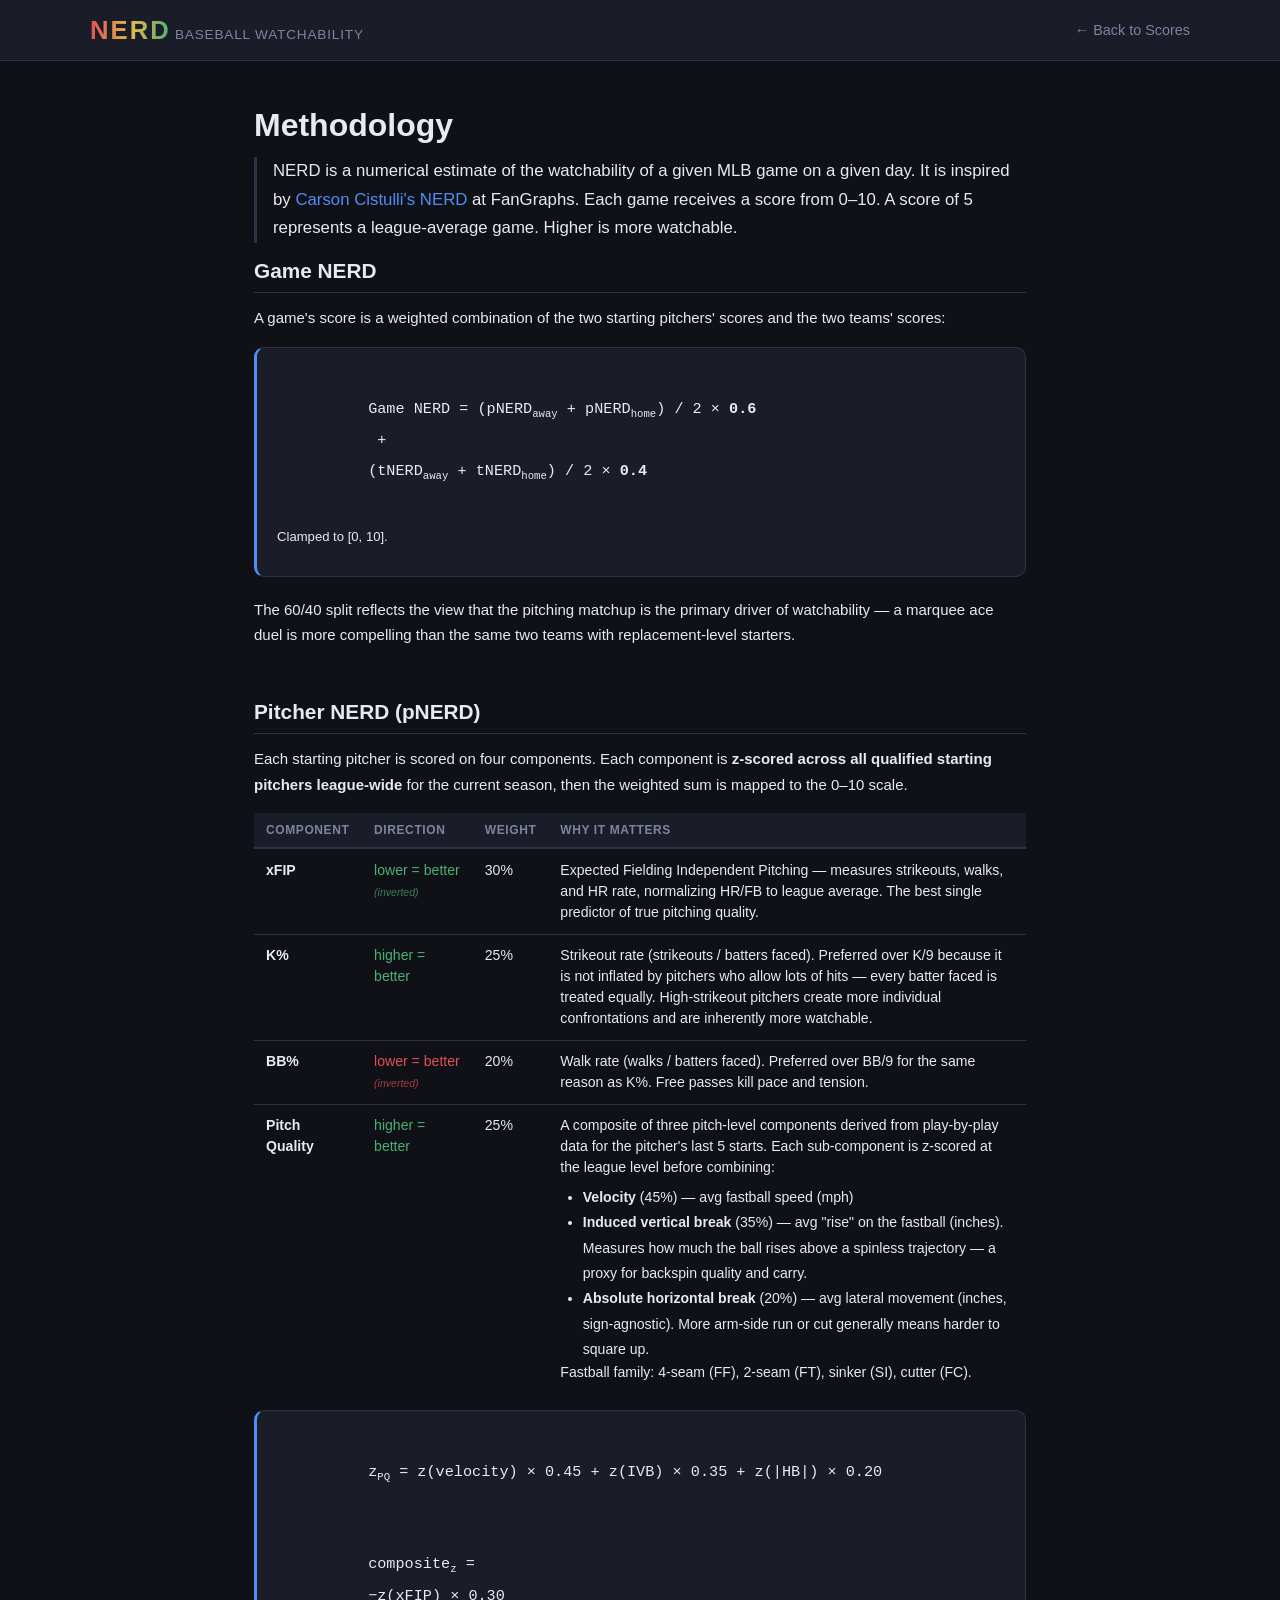
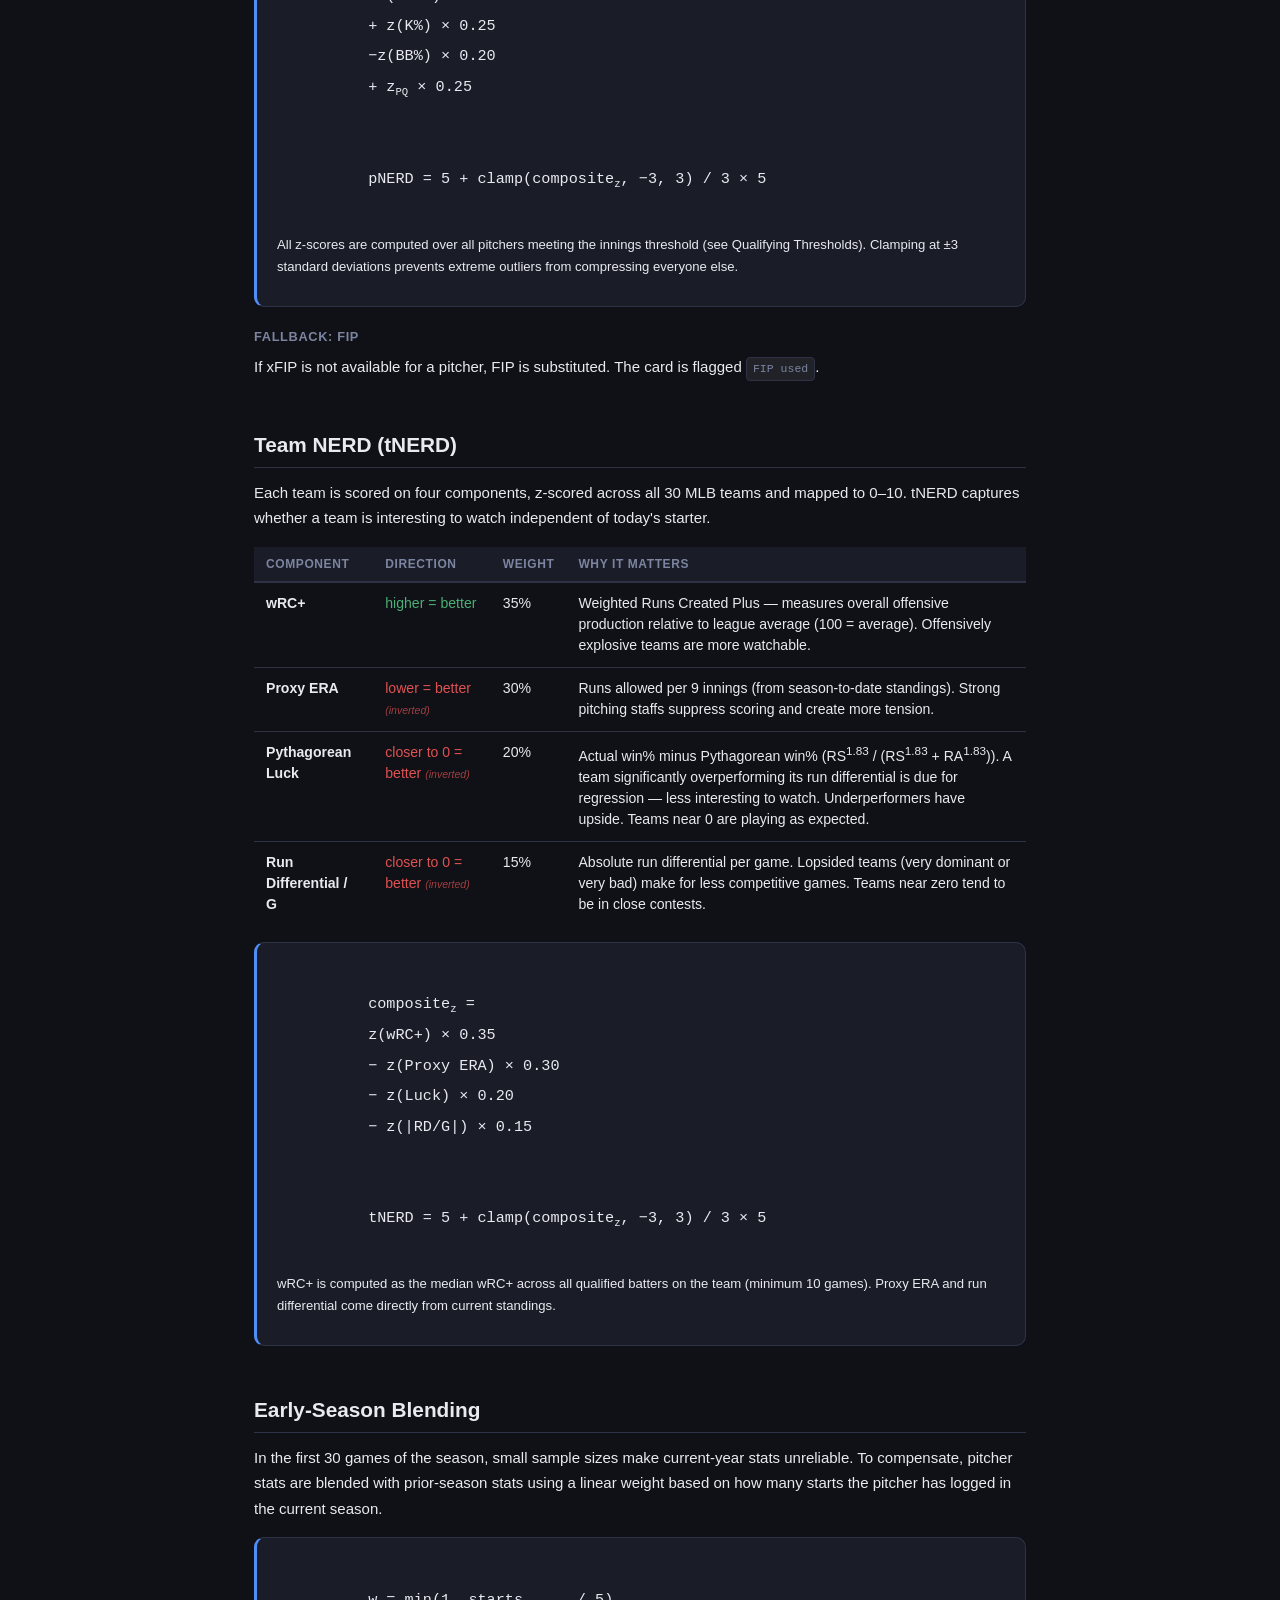
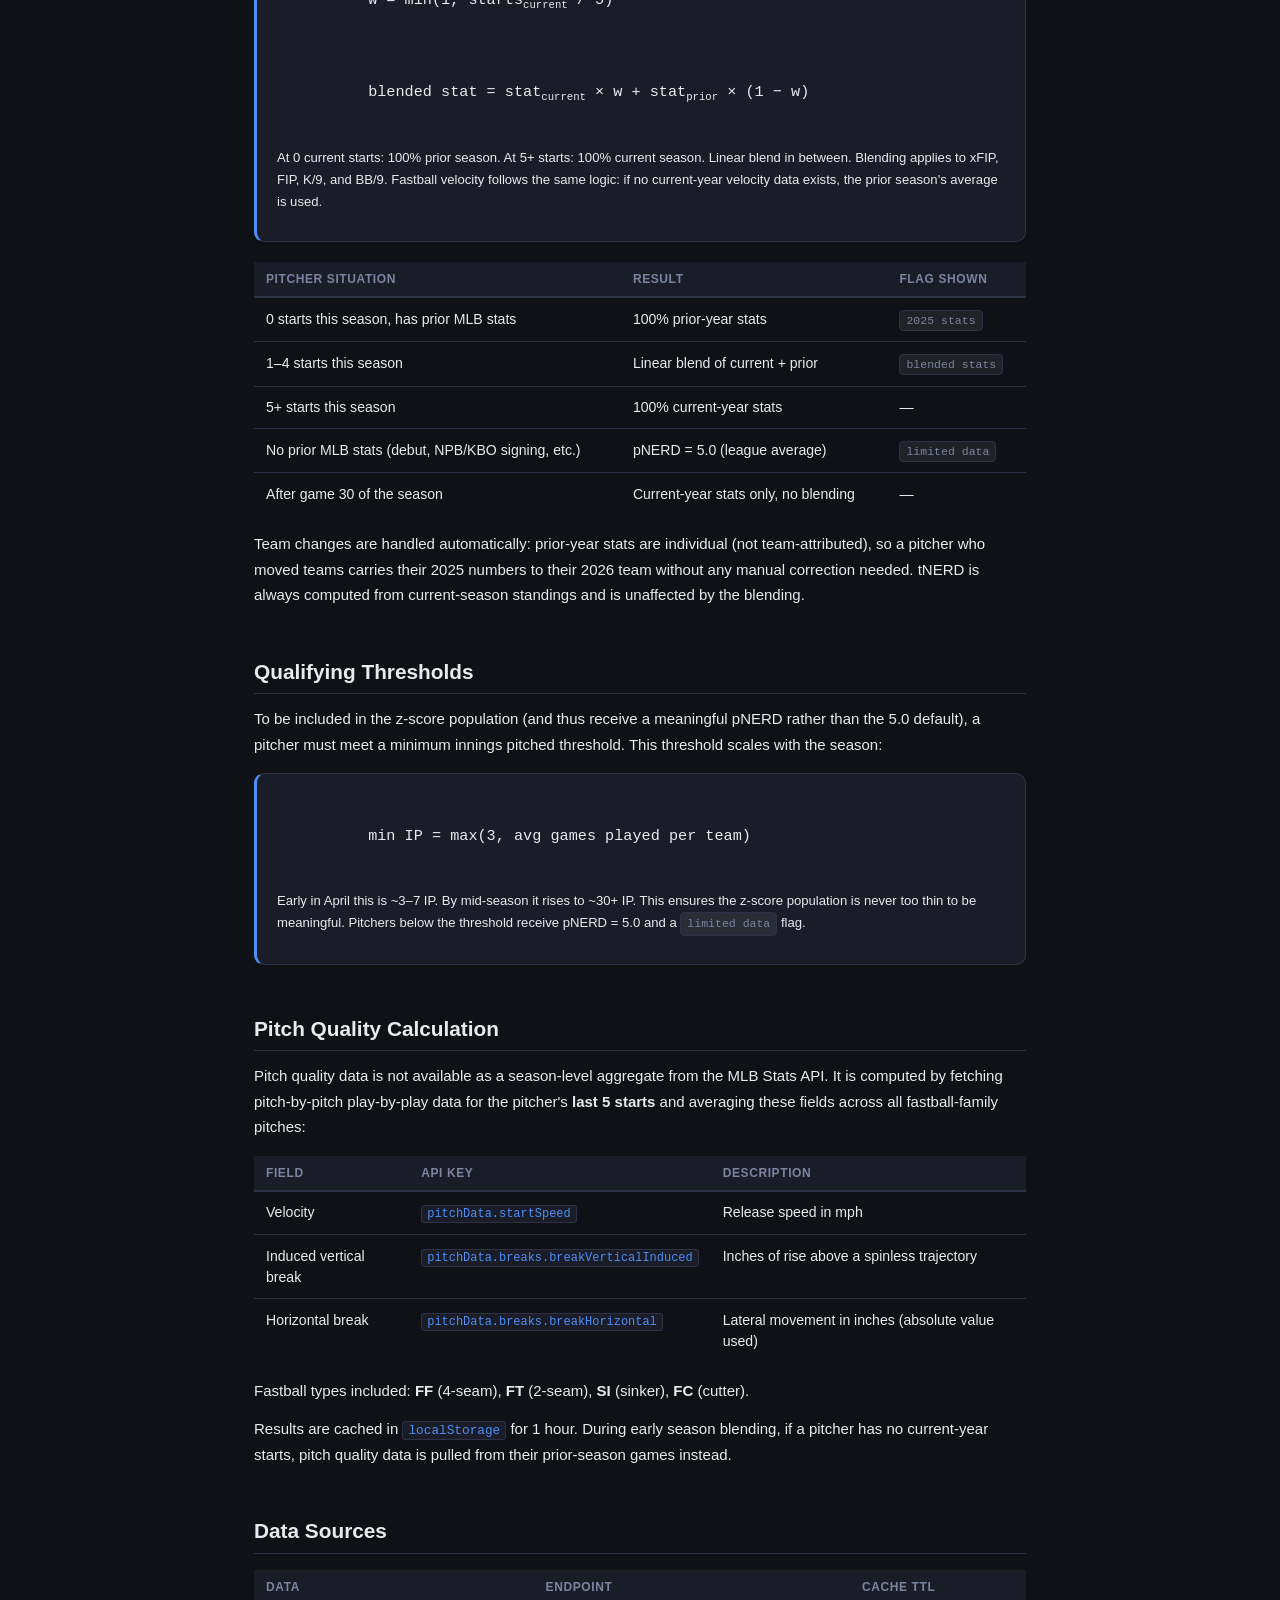
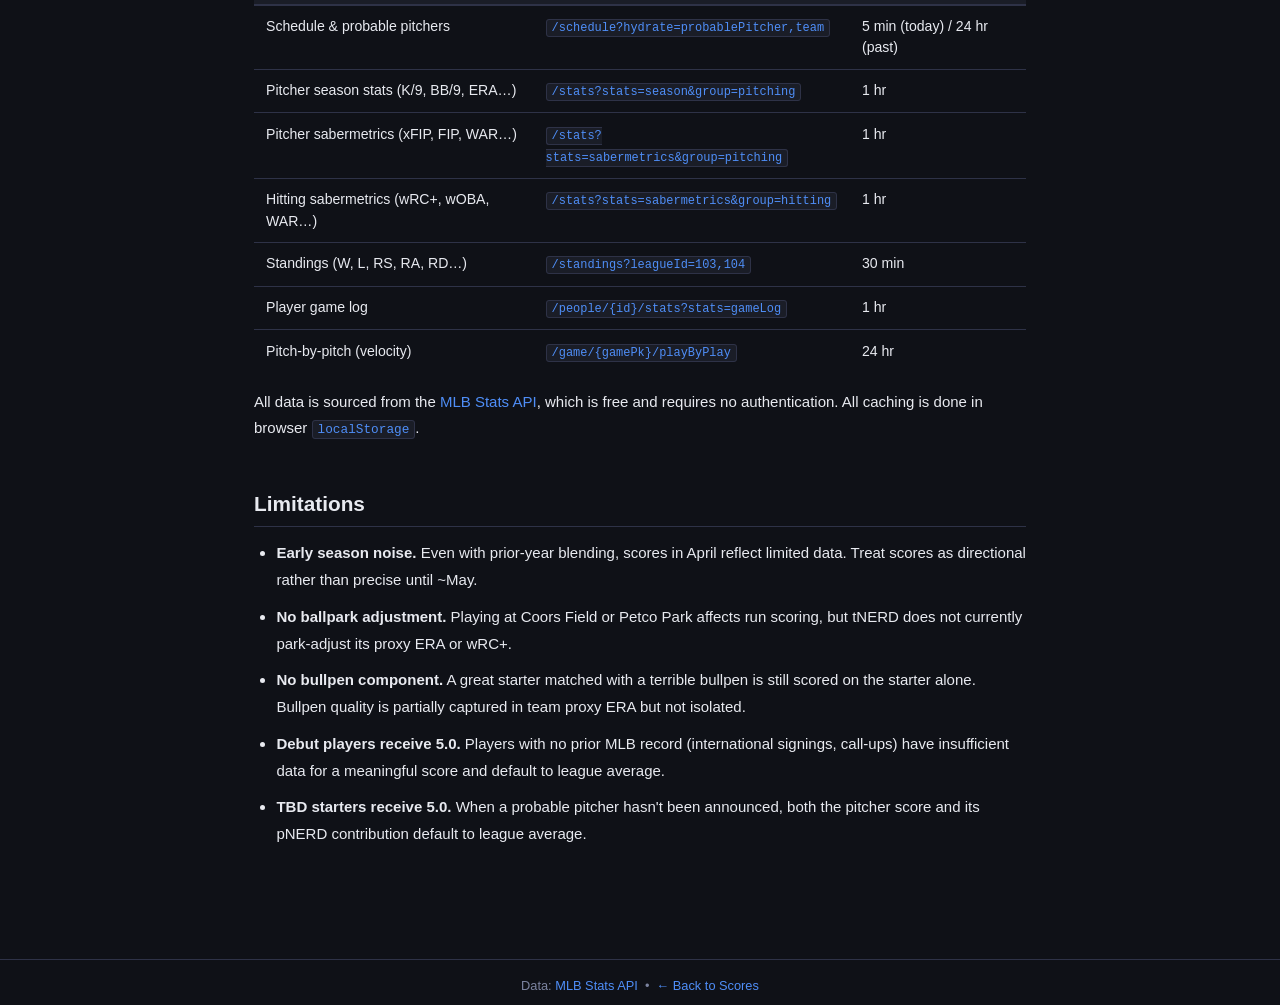
==== docs/methodology.html @ ea22da11 "methodology changes pitcher nerd no longer uses per 9 inning metrics, using % batters faced now pit" ====
<!DOCTYPE html>
<html lang="en">
<head>
  <meta charset="UTF-8" />
  <meta name="viewport" content="width=device-width, initial-scale=1.0" />
  <title>Methodology — NERD Baseball Watchability</title>
  <link rel="stylesheet" href="style.css" />
  <link rel="stylesheet" href="methodology.css" />
</head>
<body>
  <header>
    <div class="header-inner">
      <div class="brand">
        <a href="index.html" style="text-decoration:none">
          <span class="brand-nerd">NERD</span>
          <span class="brand-sub">Baseball Watchability</span>
        </a>
      </div>
      <nav class="header-links">
        <a href="index.html">← Back to Scores</a>
      </nav>
    </div>
  </header>

  <div class="method-page">

    <h1>Methodology</h1>
    <p class="intro">
      NERD is a numerical estimate of the watchability of a given MLB game on a given day.
      It is inspired by <a href="https://blogs.fangraphs.com/the-nerd-game-scores-for-april-5-2012/" target="_blank" rel="noopener">Carson Cistulli's NERD</a> at FanGraphs.
      Each game receives a score from 0–10. A score of 5 represents a league-average game.
      Higher is more watchable.
    </p>

    <!-- ------------------------------------------------------------------ -->
    <section>
      <h2>Game NERD</h2>
      <p>A game's score is a weighted combination of the two starting pitchers' scores and the two teams' scores:</p>

      <div class="formula-block">
        <div class="formula">
          Game NERD = (pNERD<sub>away</sub> + pNERD<sub>home</sub>) / 2 &times; <strong>0.6</strong>
          &nbsp;+&nbsp;
          (tNERD<sub>away</sub> + tNERD<sub>home</sub>) / 2 &times; <strong>0.4</strong>
        </div>
        <p class="formula-note">Clamped to [0, 10].</p>
      </div>

      <p>
        The 60/40 split reflects the view that the pitching matchup is the primary driver of
        watchability — a marquee ace duel is more compelling than the same two teams with replacement-level starters.
      </p>
    </section>

    <!-- ------------------------------------------------------------------ -->
    <section>
      <h2>Pitcher NERD (pNERD)</h2>
      <p>
        Each starting pitcher is scored on four components. Each component is
        <strong>z-scored across all qualified starting pitchers league-wide</strong> for the current season,
        then the weighted sum is mapped to the 0–10 scale.
      </p>

      <table class="components-table">
        <thead>
          <tr>
            <th>Component</th>
            <th>Direction</th>
            <th>Weight</th>
            <th>Why it matters</th>
          </tr>
        </thead>
        <tbody>
          <tr>
            <td><strong>xFIP</strong></td>
            <td class="dir-good">lower = better <span class="inv-note">(inverted)</span></td>
            <td>30%</td>
            <td>Expected Fielding Independent Pitching — measures strikeouts, walks, and HR rate, normalizing HR/FB to league average. The best single predictor of true pitching quality.</td>
          </tr>
          <tr>
            <td><strong>K%</strong></td>
            <td class="dir-good">higher = better</td>
            <td>25%</td>
            <td>Strikeout rate (strikeouts / batters faced). Preferred over K/9 because it is not inflated by pitchers who allow lots of hits — every batter faced is treated equally. High-strikeout pitchers create more individual confrontations and are inherently more watchable.</td>
          </tr>
          <tr>
            <td><strong>BB%</strong></td>
            <td class="dir-bad">lower = better <span class="inv-note">(inverted)</span></td>
            <td>20%</td>
            <td>Walk rate (walks / batters faced). Preferred over BB/9 for the same reason as K%. Free passes kill pace and tension.</td>
          </tr>
          <tr>
            <td><strong>Pitch Quality</strong></td>
            <td class="dir-good">higher = better</td>
            <td>25%</td>
            <td>
              A composite of three pitch-level components derived from play-by-play data for the pitcher's last 5 starts.
              Each sub-component is z-scored at the league level before combining:
              <ul style="margin-top:0.4rem">
                <li><strong>Velocity</strong> (45%) — avg fastball speed (mph)</li>
                <li><strong>Induced vertical break</strong> (35%) — avg "rise" on the fastball (inches). Measures how much the ball rises above a spinless trajectory — a proxy for backspin quality and carry.</li>
                <li><strong>Absolute horizontal break</strong> (20%) — avg lateral movement (inches, sign-agnostic). More arm-side run or cut generally means harder to square up.</li>
              </ul>
              Fastball family: 4-seam (FF), 2-seam (FT), sinker (SI), cutter (FC).
            </td>
          </tr>
        </tbody>
      </table>

      <div class="formula-block">
        <div class="formula">
          z<sub>PQ</sub> = z(velocity) &times; 0.45 + z(IVB) &times; 0.35 + z(|HB|) &times; 0.20
        </div>
        <div class="formula">
          composite<sub>z</sub> =
          &minus;z(xFIP) &times; 0.30
          + z(K%) &times; 0.25
          &minus;z(BB%) &times; 0.20
          + z<sub>PQ</sub> &times; 0.25
        </div>
        <div class="formula">
          pNERD = 5 + clamp(composite<sub>z</sub>, &minus;3, 3) / 3 &times; 5
        </div>
        <p class="formula-note">
          All z-scores are computed over all pitchers meeting the innings threshold (see Qualifying Thresholds).
          Clamping at ±3 standard deviations prevents extreme outliers from compressing everyone else.
        </p>
      </div>

      <h3>Fallback: FIP</h3>
      <p>
        If xFIP is not available for a pitcher, FIP is substituted. The card is flagged
        <span class="inline-flag">FIP used</span>.
      </p>
    </section>

    <!-- ------------------------------------------------------------------ -->
    <section>
      <h2>Team NERD (tNERD)</h2>
      <p>
        Each team is scored on four components, z-scored across all 30 MLB teams and mapped to 0–10.
        tNERD captures whether a team is interesting to watch independent of today's starter.
      </p>

      <table class="components-table">
        <thead>
          <tr>
            <th>Component</th>
            <th>Direction</th>
            <th>Weight</th>
            <th>Why it matters</th>
          </tr>
        </thead>
        <tbody>
          <tr>
            <td><strong>wRC+</strong></td>
            <td class="dir-good">higher = better</td>
            <td>35%</td>
            <td>Weighted Runs Created Plus — measures overall offensive production relative to league average (100 = average). Offensively explosive teams are more watchable.</td>
          </tr>
          <tr>
            <td><strong>Proxy ERA</strong></td>
            <td class="dir-bad">lower = better <span class="inv-note">(inverted)</span></td>
            <td>30%</td>
            <td>Runs allowed per 9 innings (from season-to-date standings). Strong pitching staffs suppress scoring and create more tension.</td>
          </tr>
          <tr>
            <td><strong>Pythagorean Luck</strong></td>
            <td class="dir-bad">closer to 0 = better <span class="inv-note">(inverted)</span></td>
            <td>20%</td>
            <td>
              Actual win% minus Pythagorean win% (RS<sup>1.83</sup> / (RS<sup>1.83</sup> + RA<sup>1.83</sup>)).
              A team significantly overperforming its run differential is due for regression — less interesting to watch. Underperformers have upside. Teams near 0 are playing as expected.
            </td>
          </tr>
          <tr>
            <td><strong>Run Differential / G</strong></td>
            <td class="dir-bad">closer to 0 = better <span class="inv-note">(inverted)</span></td>
            <td>15%</td>
            <td>Absolute run differential per game. Lopsided teams (very dominant or very bad) make for less competitive games. Teams near zero tend to be in close contests.</td>
          </tr>
        </tbody>
      </table>

      <div class="formula-block">
        <div class="formula">
          composite<sub>z</sub> =
          z(wRC+) &times; 0.35
          &minus; z(Proxy ERA) &times; 0.30
          &minus; z(Luck) &times; 0.20
          &minus; z(|RD/G|) &times; 0.15
        </div>
        <div class="formula">
          tNERD = 5 + clamp(composite<sub>z</sub>, &minus;3, 3) / 3 &times; 5
        </div>
        <p class="formula-note">
          wRC+ is computed as the median wRC+ across all qualified batters on the team (minimum 10 games).
          Proxy ERA and run differential come directly from current standings.
        </p>
      </div>
    </section>

    <!-- ------------------------------------------------------------------ -->
    <section>
      <h2>Early-Season Blending</h2>
      <p>
        In the first 30 games of the season, small sample sizes make current-year stats unreliable.
        To compensate, pitcher stats are blended with prior-season stats using a linear weight based
        on how many starts the pitcher has logged in the current season.
      </p>

      <div class="formula-block">
        <div class="formula">
          w = min(1, starts<sub>current</sub> / 5)
        </div>
        <div class="formula">
          blended stat = stat<sub>current</sub> &times; w + stat<sub>prior</sub> &times; (1 &minus; w)
        </div>
        <p class="formula-note">
          At 0 current starts: 100% prior season. At 5+ starts: 100% current season. Linear blend in between.
          Blending applies to xFIP, FIP, K/9, and BB/9. Fastball velocity follows the same logic:
          if no current-year velocity data exists, the prior season's average is used.
        </p>
      </div>

      <table class="components-table">
        <thead>
          <tr><th>Pitcher situation</th><th>Result</th><th>Flag shown</th></tr>
        </thead>
        <tbody>
          <tr>
            <td>0 starts this season, has prior MLB stats</td>
            <td>100% prior-year stats</td>
            <td><span class="inline-flag">2025 stats</span></td>
          </tr>
          <tr>
            <td>1–4 starts this season</td>
            <td>Linear blend of current + prior</td>
            <td><span class="inline-flag">blended stats</span></td>
          </tr>
          <tr>
            <td>5+ starts this season</td>
            <td>100% current-year stats</td>
            <td>—</td>
          </tr>
          <tr>
            <td>No prior MLB stats (debut, NPB/KBO signing, etc.)</td>
            <td>pNERD = 5.0 (league average)</td>
            <td><span class="inline-flag">limited data</span></td>
          </tr>
          <tr>
            <td>After game 30 of the season</td>
            <td>Current-year stats only, no blending</td>
            <td>—</td>
          </tr>
        </tbody>
      </table>

      <p>
        Team changes are handled automatically: prior-year stats are individual (not team-attributed),
        so a pitcher who moved teams carries their 2025 numbers to their 2026 team without any manual correction needed.
        tNERD is always computed from current-season standings and is unaffected by the blending.
      </p>
    </section>

    <!-- ------------------------------------------------------------------ -->
    <section>
      <h2>Qualifying Thresholds</h2>
      <p>
        To be included in the z-score population (and thus receive a meaningful pNERD rather than the 5.0 default),
        a pitcher must meet a minimum innings pitched threshold. This threshold scales with the season:
      </p>
      <div class="formula-block">
        <div class="formula">
          min IP = max(3, avg games played per team)
        </div>
        <p class="formula-note">
          Early in April this is ~3–7 IP. By mid-season it rises to ~30+ IP.
          This ensures the z-score population is never too thin to be meaningful.
          Pitchers below the threshold receive pNERD = 5.0 and a <span class="inline-flag">limited data</span> flag.
        </p>
      </div>
    </section>

    <!-- ------------------------------------------------------------------ -->
    <section>
      <h2>Pitch Quality Calculation</h2>
      <p>
        Pitch quality data is not available as a season-level aggregate from the MLB Stats API.
        It is computed by fetching pitch-by-pitch play-by-play data for the pitcher's
        <strong>last 5 starts</strong> and averaging these fields across all fastball-family pitches:
      </p>
      <table class="components-table">
        <thead><tr><th>Field</th><th>API key</th><th>Description</th></tr></thead>
        <tbody>
          <tr><td>Velocity</td><td><code>pitchData.startSpeed</code></td><td>Release speed in mph</td></tr>
          <tr><td>Induced vertical break</td><td><code>pitchData.breaks.breakVerticalInduced</code></td><td>Inches of rise above a spinless trajectory</td></tr>
          <tr><td>Horizontal break</td><td><code>pitchData.breaks.breakHorizontal</code></td><td>Lateral movement in inches (absolute value used)</td></tr>
        </tbody>
      </table>
      <p>Fastball types included: <strong>FF</strong> (4-seam), <strong>FT</strong> (2-seam), <strong>SI</strong> (sinker), <strong>FC</strong> (cutter).</p>
      <p>
        Results are cached in <code>localStorage</code> for 1 hour. During early season blending,
        if a pitcher has no current-year starts, pitch quality data is pulled from their prior-season
        games instead.
      </p>
    </section>

    <!-- ------------------------------------------------------------------ -->
    <section>
      <h2>Data Sources</h2>
      <table class="components-table">
        <thead>
          <tr><th>Data</th><th>Endpoint</th><th>Cache TTL</th></tr>
        </thead>
        <tbody>
          <tr>
            <td>Schedule &amp; probable pitchers</td>
            <td><code>/schedule?hydrate=probablePitcher,team</code></td>
            <td>5 min (today) / 24 hr (past)</td>
          </tr>
          <tr>
            <td>Pitcher season stats (K/9, BB/9, ERA…)</td>
            <td><code>/stats?stats=season&amp;group=pitching</code></td>
            <td>1 hr</td>
          </tr>
          <tr>
            <td>Pitcher sabermetrics (xFIP, FIP, WAR…)</td>
            <td><code>/stats?stats=sabermetrics&amp;group=pitching</code></td>
            <td>1 hr</td>
          </tr>
          <tr>
            <td>Hitting sabermetrics (wRC+, wOBA, WAR…)</td>
            <td><code>/stats?stats=sabermetrics&amp;group=hitting</code></td>
            <td>1 hr</td>
          </tr>
          <tr>
            <td>Standings (W, L, RS, RA, RD…)</td>
            <td><code>/standings?leagueId=103,104</code></td>
            <td>30 min</td>
          </tr>
          <tr>
            <td>Player game log</td>
            <td><code>/people/{id}/stats?stats=gameLog</code></td>
            <td>1 hr</td>
          </tr>
          <tr>
            <td>Pitch-by-pitch (velocity)</td>
            <td><code>/game/{gamePk}/playByPlay</code></td>
            <td>24 hr</td>
          </tr>
        </tbody>
      </table>
      <p>All data is sourced from the <a href="https://statsapi.mlb.com" target="_blank" rel="noopener">MLB Stats API</a>, which is free and requires no authentication. All caching is done in browser <code>localStorage</code>.</p>
    </section>

    <!-- ------------------------------------------------------------------ -->
    <section>
      <h2>Limitations</h2>
      <ul class="limitations">
        <li>
          <strong>Early season noise.</strong> Even with prior-year blending, scores in April reflect limited data.
          Treat scores as directional rather than precise until ~May.
        </li>
        <li>
          <strong>No ballpark adjustment.</strong> Playing at Coors Field or Petco Park affects run scoring, but tNERD does not currently park-adjust its proxy ERA or wRC+.
        </li>
        <li>
          <strong>No bullpen component.</strong> A great starter matched with a terrible bullpen is still scored on the starter alone. Bullpen quality is partially captured in team proxy ERA but not isolated.
        </li>
        <li>
          <strong>Debut players receive 5.0.</strong> Players with no prior MLB record (international signings, call-ups) have insufficient data for a meaningful score and default to league average.
        </li>
        <li>
          <strong>TBD starters receive 5.0.</strong> When a probable pitcher hasn't been announced, both the pitcher score and its pNERD contribution default to league average.
        </li>
      </ul>
    </section>

  </div><!-- .method-page -->

  <footer>
    Data: <a href="https://statsapi.mlb.com" target="_blank" rel="noopener">MLB Stats API</a>
    &nbsp;&bull;&nbsp;
    <a href="index.html">← Back to Scores</a>
  </footer>

</body>
</html>
---- docs/style.css ----
/* ------------------------------------------------------------------ */
/* Design tokens                                                        */
/* ------------------------------------------------------------------ */
:root {
  --bg: #0f1117;
  --surface: #1a1d27;
  --surface-2: #22263a;
  --border: #2e3247;
  --text: #e8eaf0;
  --text-muted: #7c84a0;
  --accent: #4f8ef7;

  --nerd-low: #e05252;    /* 0   */
  --nerd-mid: #e8b84b;    /* 5   */
  --nerd-high: #4caf74;   /* 10  */

  --radius: 10px;
  --font: -apple-system, BlinkMacSystemFont, "Segoe UI", Roboto, sans-serif;
}

/* ------------------------------------------------------------------ */
/* Reset / base                                                         */
/* ------------------------------------------------------------------ */
*, *::before, *::after { box-sizing: border-box; margin: 0; padding: 0; }

body {
  background: var(--bg);
  color: var(--text);
  font-family: var(--font);
  font-size: 15px;
  line-height: 1.5;
  min-height: 100vh;
  display: flex;
  flex-direction: column;
}

a { color: var(--accent); text-decoration: none; }
a:hover { text-decoration: underline; }

/* ------------------------------------------------------------------ */
/* Header                                                               */
/* ------------------------------------------------------------------ */
header {
  background: var(--surface);
  border-bottom: 1px solid var(--border);
  padding: 0 1.5rem;
  position: sticky;
  top: 0;
  z-index: 10;
}

.header-inner {
  max-width: 1100px;
  margin: 0 auto;
  display: flex;
  align-items: center;
  justify-content: space-between;
  height: 60px;
  gap: 1rem;
}

.brand { display: flex; align-items: baseline; gap: 0.5rem; }

.brand-nerd {
  font-size: 1.6rem;
  font-weight: 800;
  letter-spacing: 0.08em;
  background: linear-gradient(90deg, var(--nerd-low), var(--nerd-mid), var(--nerd-high));
  -webkit-background-clip: text;
  -webkit-text-fill-color: transparent;
  background-clip: text;
}

.brand-sub {
  font-size: 0.85rem;
  color: var(--text-muted);
  text-transform: uppercase;
  letter-spacing: 0.06em;
}

.date-nav {
  display: flex;
  align-items: center;
  gap: 0.75rem;
}

.date-nav button {
  background: var(--surface-2);
  border: 1px solid var(--border);
  color: var(--text);
  width: 32px;
  height: 32px;
  border-radius: 6px;
  cursor: pointer;
  font-size: 1rem;
  display: flex;
  align-items: center;
  justify-content: center;
  transition: background 0.15s;
}
.date-nav button:hover { background: var(--border); }

#date-display {
  font-size: 0.95rem;
  font-weight: 600;
  min-width: 130px;
  text-align: center;
}

#refresh-btn { font-size: 1.1rem; margin-left: 0.25rem; }
#refresh-btn:disabled { opacity: 0.5; cursor: not-allowed; }
#refresh-btn.spinning { animation: spin 0.8s linear infinite; }

@keyframes spin { to { transform: rotate(360deg); } }

/* ------------------------------------------------------------------ */
/* Legend                                                               */
/* ------------------------------------------------------------------ */
.legend {
  max-width: 1100px;
  margin: 1rem auto 0;
  padding: 0 1.5rem;
  display: flex;
  align-items: center;
  gap: 0.6rem;
  font-size: 0.8rem;
  color: var(--text-muted);
}

.legend-bar {
  flex: 0 0 120px;
  height: 6px;
  border-radius: 3px;
  background: linear-gradient(90deg, var(--nerd-low), var(--nerd-mid), var(--nerd-high));
}

.legend-hint { margin-left: 0.25rem; }

/* ------------------------------------------------------------------ */
/* Main                                                                 */
/* ------------------------------------------------------------------ */
main {
  flex: 1;
  max-width: 1100px;
  width: 100%;
  margin: 1.25rem auto 2rem;
  padding: 0 1.5rem;
}

.loading, .no-games {
  color: var(--text-muted);
  text-align: center;
  padding: 3rem 0;
}

.error {
  background: rgba(224, 82, 82, 0.15);
  border: 1px solid var(--nerd-low);
  border-radius: var(--radius);
  padding: 1rem 1.25rem;
  color: #f08080;
  margin-bottom: 1rem;
}

.hidden { display: none !important; }

/* ------------------------------------------------------------------ */
/* Cards grid                                                           */
/* ------------------------------------------------------------------ */
.cards-grid {
  display: grid;
  grid-template-columns: repeat(auto-fill, minmax(310px, 1fr));
  gap: 1rem;
}

/* ------------------------------------------------------------------ */
/* Game card                                                            */
/* ------------------------------------------------------------------ */
.card {
  background: var(--surface);
  border: 1px solid var(--border);
  border-radius: var(--radius);
  overflow: hidden;
  transition: transform 0.15s, box-shadow 0.15s;
}
.card:hover {
  transform: translateY(-2px);
  box-shadow: 0 6px 24px rgba(0,0,0,0.4);
}

/* Coloured top band */
.card-header {
  padding: 0.75rem 1rem 0.6rem;
  display: flex;
  align-items: center;
  justify-content: space-between;
  gap: 0.5rem;
}

.nerd-score {
  font-size: 2rem;
  font-weight: 800;
  line-height: 1;
  font-variant-numeric: tabular-nums;
}

.nerd-label {
  font-size: 0.65rem;
  font-weight: 700;
  letter-spacing: 0.1em;
  text-transform: uppercase;
  opacity: 0.75;
  margin-bottom: 2px;
}

.score-bar-wrap {
  flex: 1;
  margin-left: 0.5rem;
}

.score-bar-track {
  height: 5px;
  background: rgba(255,255,255,0.12);
  border-radius: 3px;
  overflow: hidden;
}

.score-bar-fill {
  height: 100%;
  border-radius: 3px;
  transition: width 0.4s ease;
}

.card-body { padding: 0.75rem 1rem 1rem; }

/* Matchup line */
.matchup {
  font-size: 1.05rem;
  font-weight: 700;
  margin-bottom: 0.2rem;
}

.game-meta {
  font-size: 0.8rem;
  color: var(--text-muted);
  margin-bottom: 0.75rem;
}

/* Pitcher rows */
.pitchers { margin-bottom: 0.75rem; }

.pitcher-row {
  display: flex;
  justify-content: space-between;
  align-items: center;
  font-size: 0.88rem;
  padding: 0.2rem 0;
}

.pitcher-label {
  color: var(--text-muted);
  font-size: 0.75rem;
  min-width: 38px;
}

.pitcher-name { flex: 1; margin: 0 0.5rem; }

.pnerd-badge {
  font-size: 0.8rem;
  font-weight: 700;
  font-variant-numeric: tabular-nums;
  padding: 1px 7px;
  border-radius: 4px;
  background: rgba(255,255,255,0.08);
}

/* Team tNERD row */
.tnerd-row {
  display: flex;
  justify-content: space-between;
  font-size: 0.78rem;
  color: var(--text-muted);
  padding-top: 0.5rem;
  border-top: 1px solid var(--border);
}

.tnerd-item { display: flex; gap: 0.3rem; align-items: center; }
.tnerd-value { font-weight: 600; color: var(--text); }

/* Flags */
.flags {
  margin-top: 0.5rem;
  display: flex;
  flex-wrap: wrap;
  gap: 0.3rem;
}

.flag {
  font-size: 0.7rem;
  padding: 1px 6px;
  border-radius: 4px;
  background: rgba(255,255,255,0.07);
  color: var(--text-muted);
  border: 1px solid var(--border);
}

.flag-tbd { color: #e8b84b; border-color: rgba(232,184,75,0.3); }

/* Status badge */
.status-live {
  display: inline-block;
  width: 7px; height: 7px;
  border-radius: 50%;
  background: #4caf74;
  margin-right: 4px;
  animation: pulse 1.5s infinite;
}

@keyframes pulse {
  0%, 100% { opacity: 1; }
  50% { opacity: 0.3; }
}

/* ------------------------------------------------------------------ */
/* Footer                                                               */
/* ------------------------------------------------------------------ */
footer {
  text-align: center;
  padding: 1rem;
  font-size: 0.8rem;
  color: var(--text-muted);
  border-top: 1px solid var(--border);
}

/* ------------------------------------------------------------------ */
/* Responsive                                                           */
/* ------------------------------------------------------------------ */
@media (max-width: 600px) {
  .brand-sub { display: none; }
  .cards-grid { grid-template-columns: 1fr; }
  .legend-hint { display: none; }
}
---- docs/methodology.css ----
/* Methodology page styles — layered on top of style.css */

.header-links a {
  font-size: 0.9rem;
  color: var(--text-muted);
}
.header-links a:hover { color: var(--text); }

.method-page {
  max-width: 820px;
  margin: 2.5rem auto 4rem;
  padding: 0 1.5rem;
}

.method-page h1 {
  font-size: 2rem;
  font-weight: 800;
  margin-bottom: 0.5rem;
}

p.intro {
  font-size: 1.05rem;
  color: var(--text-muted);
  line-height: 1.7;
  margin-bottom: 2.5rem;
  border-left: 3px solid var(--border);
  padding-left: 1rem;
}

/* Sections */
.method-page section {
  margin-bottom: 3rem;
}

.method-page h2 {
  font-size: 1.3rem;
  font-weight: 700;
  margin-bottom: 0.75rem;
  padding-bottom: 0.4rem;
  border-bottom: 1px solid var(--border);
}

.method-page h3 {
  font-size: 1rem;
  font-weight: 700;
  margin: 1.25rem 0 0.5rem;
  color: var(--text-muted);
  text-transform: uppercase;
  letter-spacing: 0.05em;
  font-size: 0.8rem;
}

.method-page p {
  line-height: 1.7;
  margin-bottom: 0.75rem;
  color: var(--text);
}

/* Formula blocks */
.formula-block {
  background: var(--surface);
  border: 1px solid var(--border);
  border-left: 3px solid var(--accent);
  border-radius: var(--radius);
  padding: 1rem 1.25rem;
  margin: 1rem 0 1.25rem;
}

.formula {
  font-family: "SF Mono", "Fira Code", "Consolas", monospace;
  font-size: 0.95rem;
  color: var(--text);
  line-height: 2;
  white-space: pre-wrap;
}

.formula sub {
  font-size: 0.7em;
}

.formula-note {
  font-size: 0.82rem;
  color: var(--text-muted);
  margin-top: 0.5rem;
  margin-bottom: 0;
  line-height: 1.6;
}

/* Component tables */
.components-table {
  width: 100%;
  border-collapse: collapse;
  font-size: 0.88rem;
  margin: 1rem 0;
}

.components-table th {
  text-align: left;
  padding: 0.5rem 0.75rem;
  background: var(--surface);
  border-bottom: 2px solid var(--border);
  font-size: 0.75rem;
  text-transform: uppercase;
  letter-spacing: 0.05em;
  color: var(--text-muted);
}

.components-table td {
  padding: 0.65rem 0.75rem;
  border-bottom: 1px solid var(--border);
  vertical-align: top;
  line-height: 1.5;
}

.components-table tr:last-child td { border-bottom: none; }
.components-table tr:hover td { background: var(--surface); }

.dir-good { color: var(--nerd-high); }
.dir-bad  { color: var(--nerd-low); }

.inv-note {
  font-size: 0.75em;
  opacity: 0.7;
  font-style: italic;
}

/* Inline flag badges (matching the main page style) */
.inline-flag {
  display: inline-block;
  font-size: 0.72rem;
  padding: 1px 6px;
  border-radius: 4px;
  background: rgba(255,255,255,0.07);
  color: var(--text-muted);
  border: 1px solid var(--border);
  font-family: "SF Mono", "Fira Code", monospace;
}

/* Code */
.method-page code {
  font-family: "SF Mono", "Fira Code", "Consolas", monospace;
  font-size: 0.85em;
  background: var(--surface);
  border: 1px solid var(--border);
  border-radius: 3px;
  padding: 1px 5px;
  color: var(--accent);
}

/* Lists */
.method-page ul {
  padding-left: 1.4rem;
  line-height: 1.8;
  color: var(--text);
}

.limitations li {
  margin-bottom: 0.6rem;
}

.limitations li strong {
  color: var(--text);
}

/* Responsive */
@media (max-width: 600px) {
  .components-table th:last-child,
  .components-table td:last-child { display: none; }
}
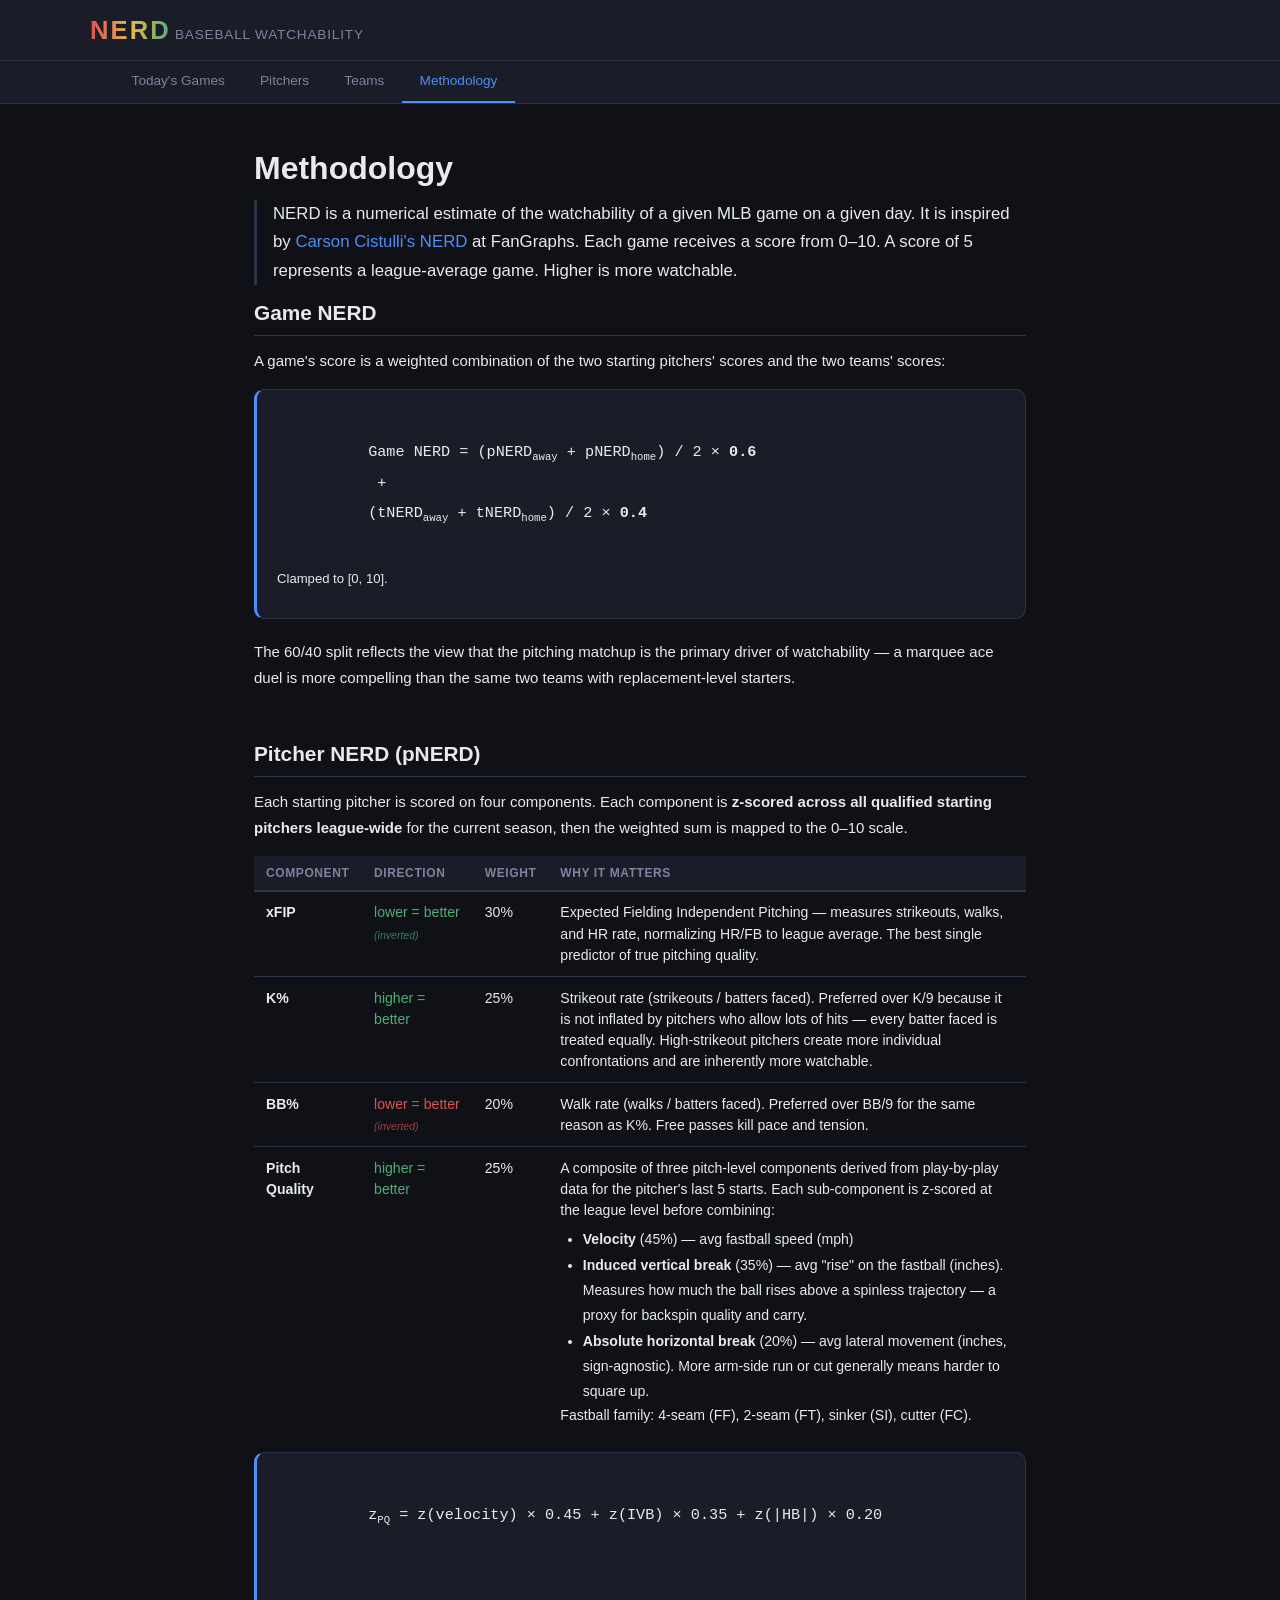
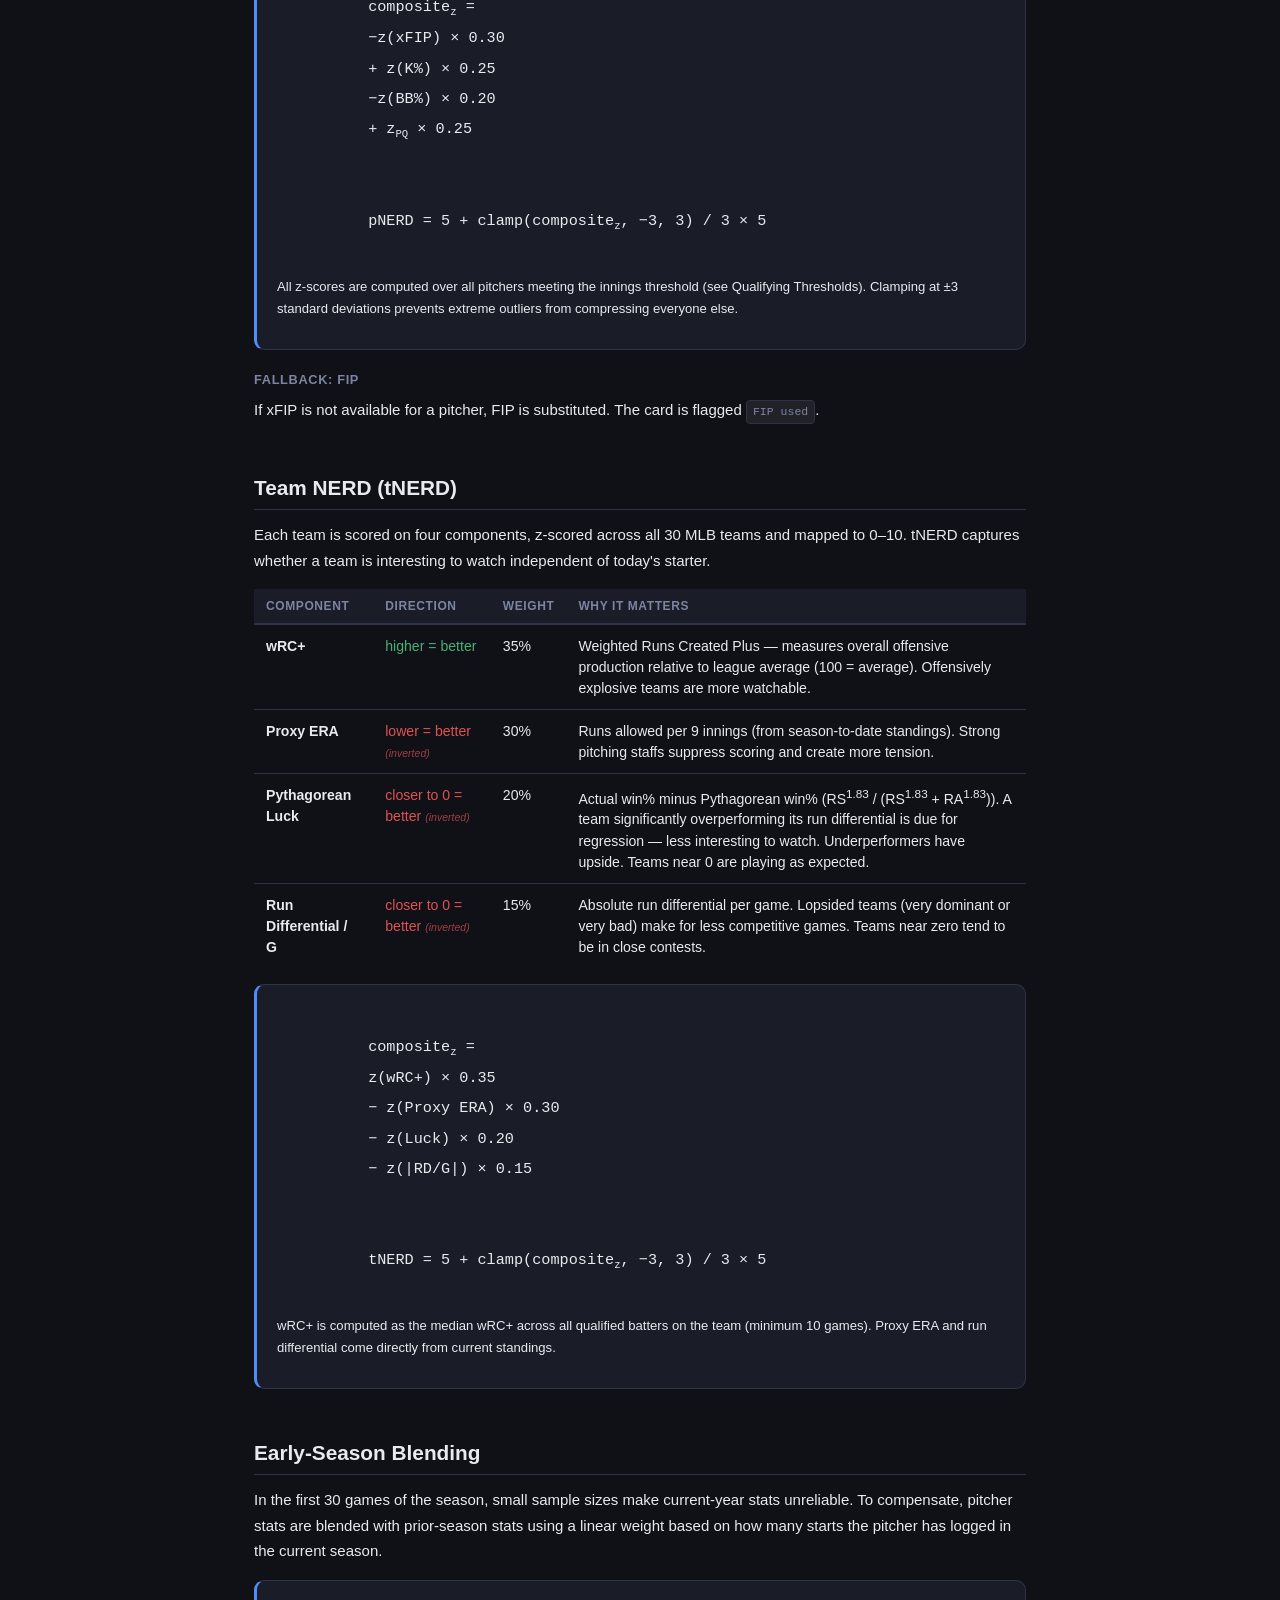
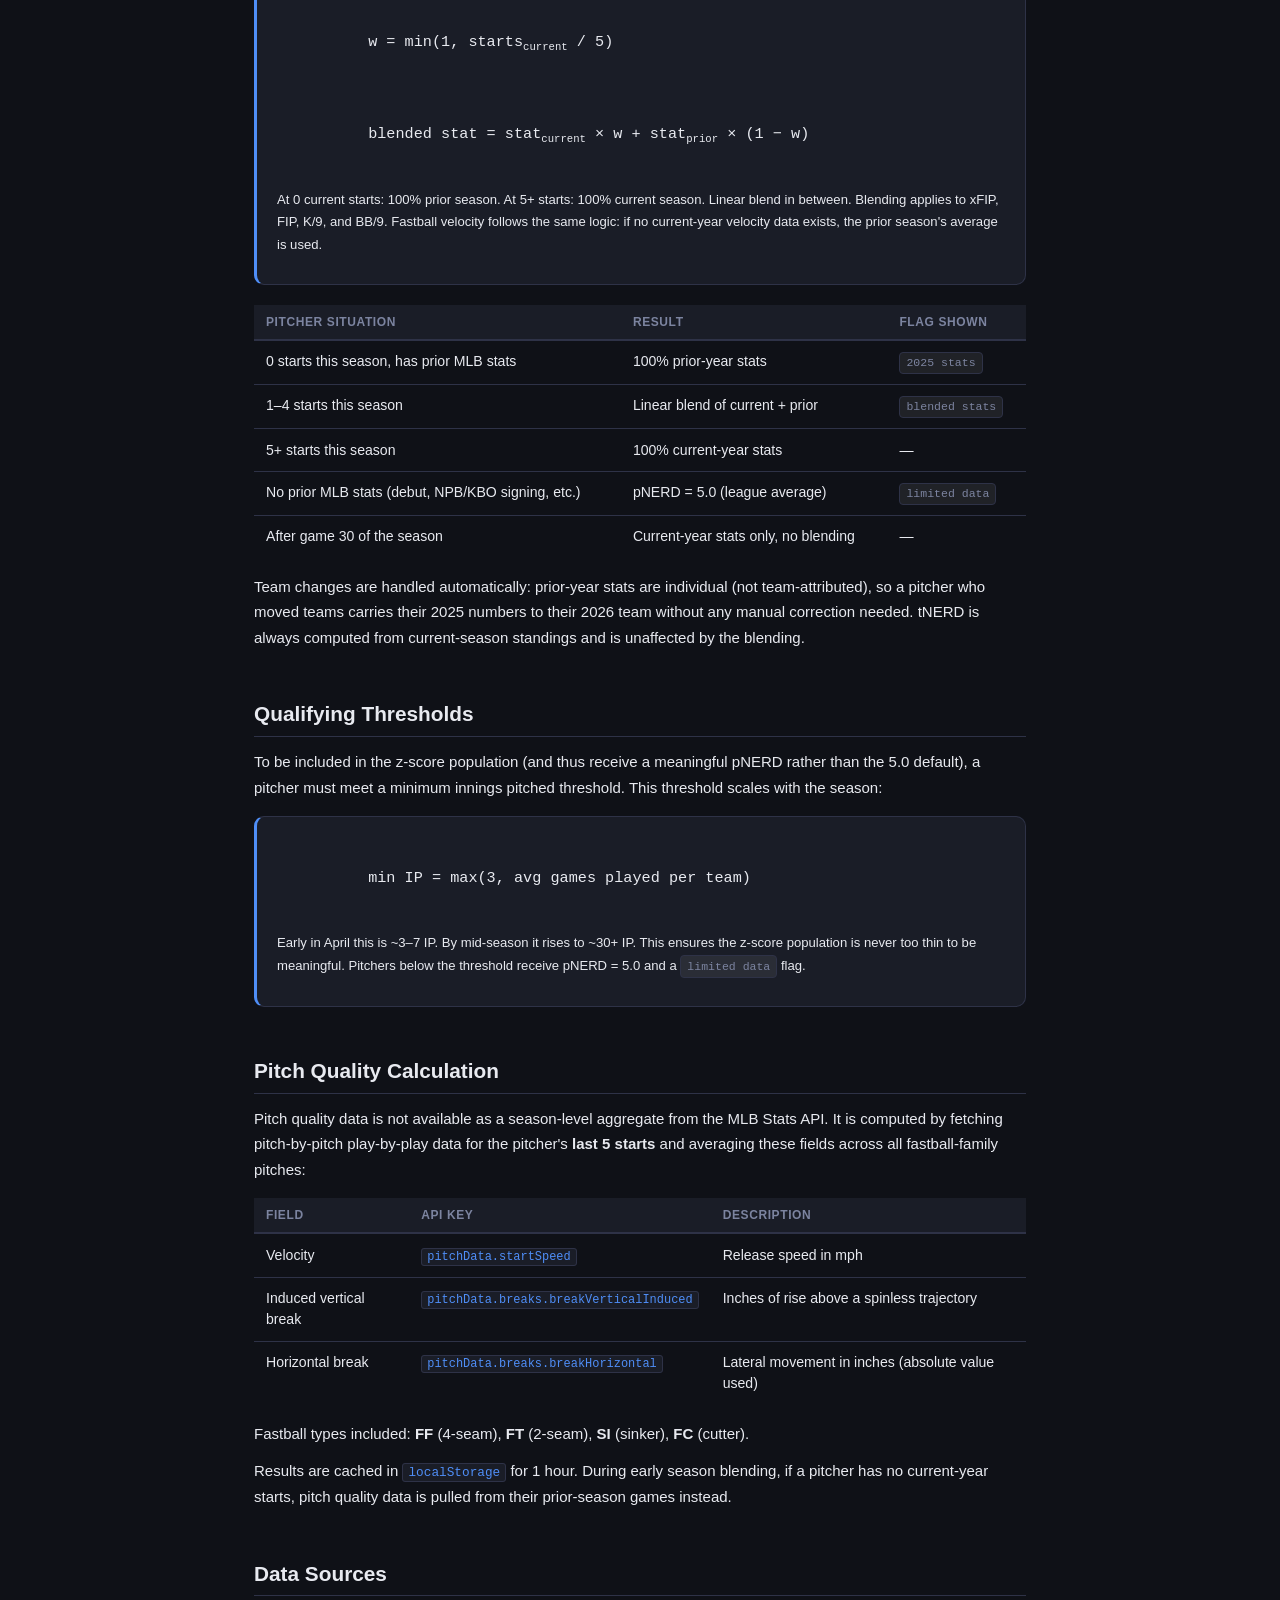
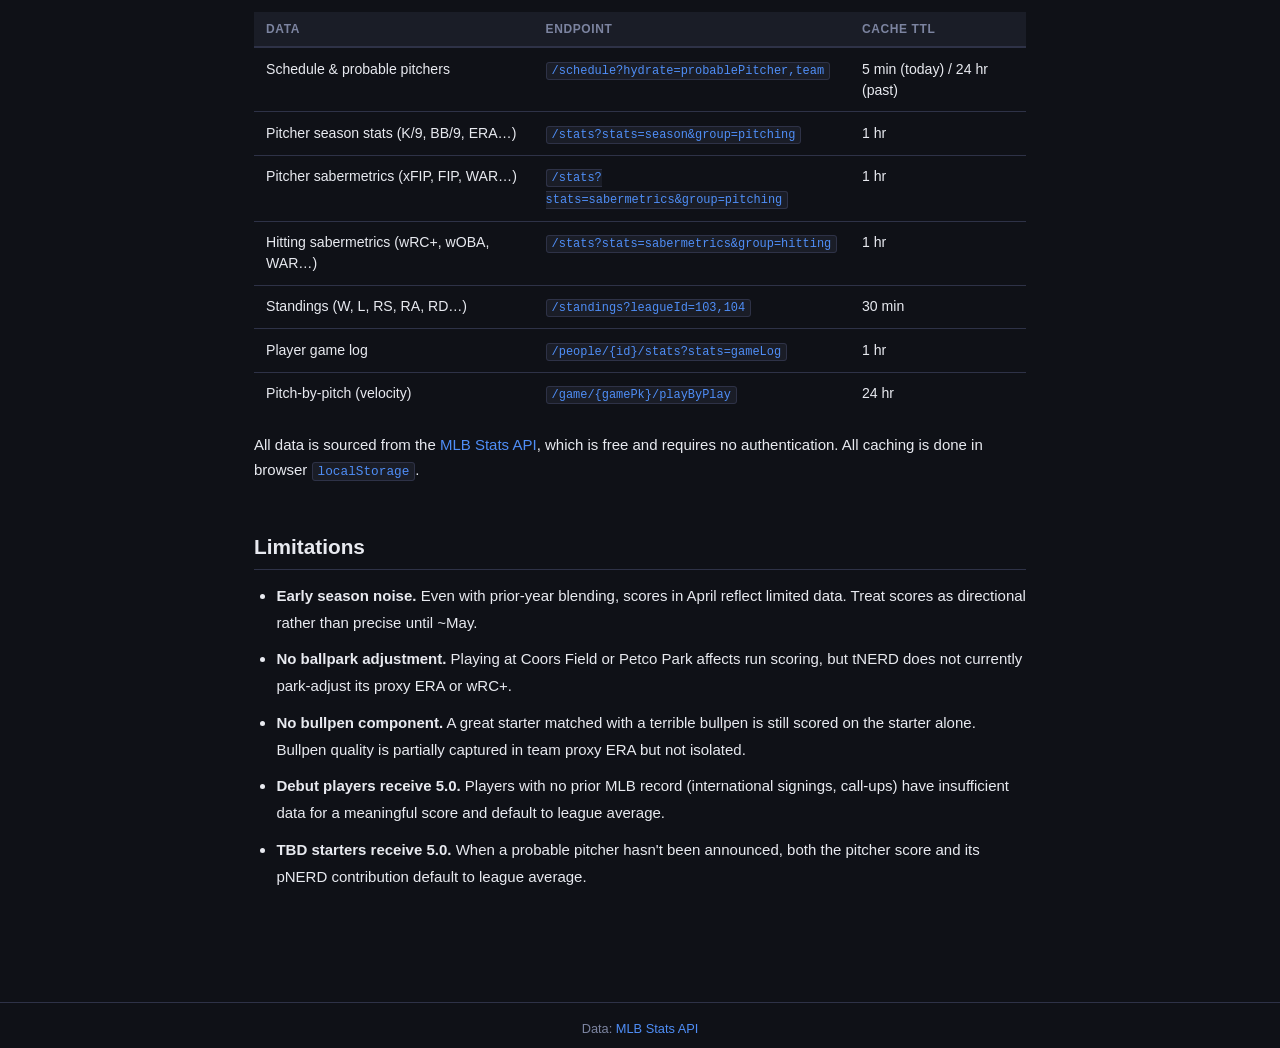
==== commit 4e26980a: "more bug fixes, moved links to top" ====
--- a/docs/methodology.html
+++ b/docs/methodology.html
@@ -16,11 +16,17 @@
           <span class="brand-sub">Baseball Watchability</span>
         </a>
       </div>
-      <nav class="header-links">
-        <a href="index.html">← Back to Scores</a>
-      </nav>
     </div>
   </header>
+
+  <nav class="tab-nav">
+    <div class="tab-nav-inner">
+      <a href="index.html">Today's Games</a>
+      <a href="pitchers.html">Pitchers</a>
+      <a href="teams.html">Teams</a>
+      <a href="methodology.html" class="active">Methodology</a>
+    </div>
+  </nav>
 
   <div class="method-page">
 
@@ -381,8 +387,6 @@
 
   <footer>
     Data: <a href="https://statsapi.mlb.com" target="_blank" rel="noopener">MLB Stats API</a>
-    &nbsp;&bull;&nbsp;
-    <a href="index.html">← Back to Scores</a>
   </footer>
 
 </body>
--- a/docs/style.css
+++ b/docs/style.css
@@ -322,6 +322,43 @@
 }
 
 /* ------------------------------------------------------------------ */
+/* Tab nav                                                              */
+/* ------------------------------------------------------------------ */
+.tab-nav {
+  background: var(--surface);
+  border-bottom: 1px solid var(--border);
+}
+
+.tab-nav-inner {
+  max-width: 1100px;
+  margin: 0 auto;
+  padding: 0 1.5rem;
+  display: flex;
+  gap: 0;
+}
+
+.tab-nav a {
+  display: inline-block;
+  padding: 0.6rem 1.1rem;
+  font-size: 0.85rem;
+  font-weight: 500;
+  color: var(--text-muted);
+  text-decoration: none;
+  border-bottom: 2px solid transparent;
+  transition: color 0.15s, border-color 0.15s;
+}
+
+.tab-nav a:hover {
+  color: var(--text);
+  text-decoration: none;
+}
+
+.tab-nav a.active {
+  color: var(--accent);
+  border-bottom-color: var(--accent);
+}
+
+/* ------------------------------------------------------------------ */
 /* Footer                                                               */
 /* ------------------------------------------------------------------ */
 footer {
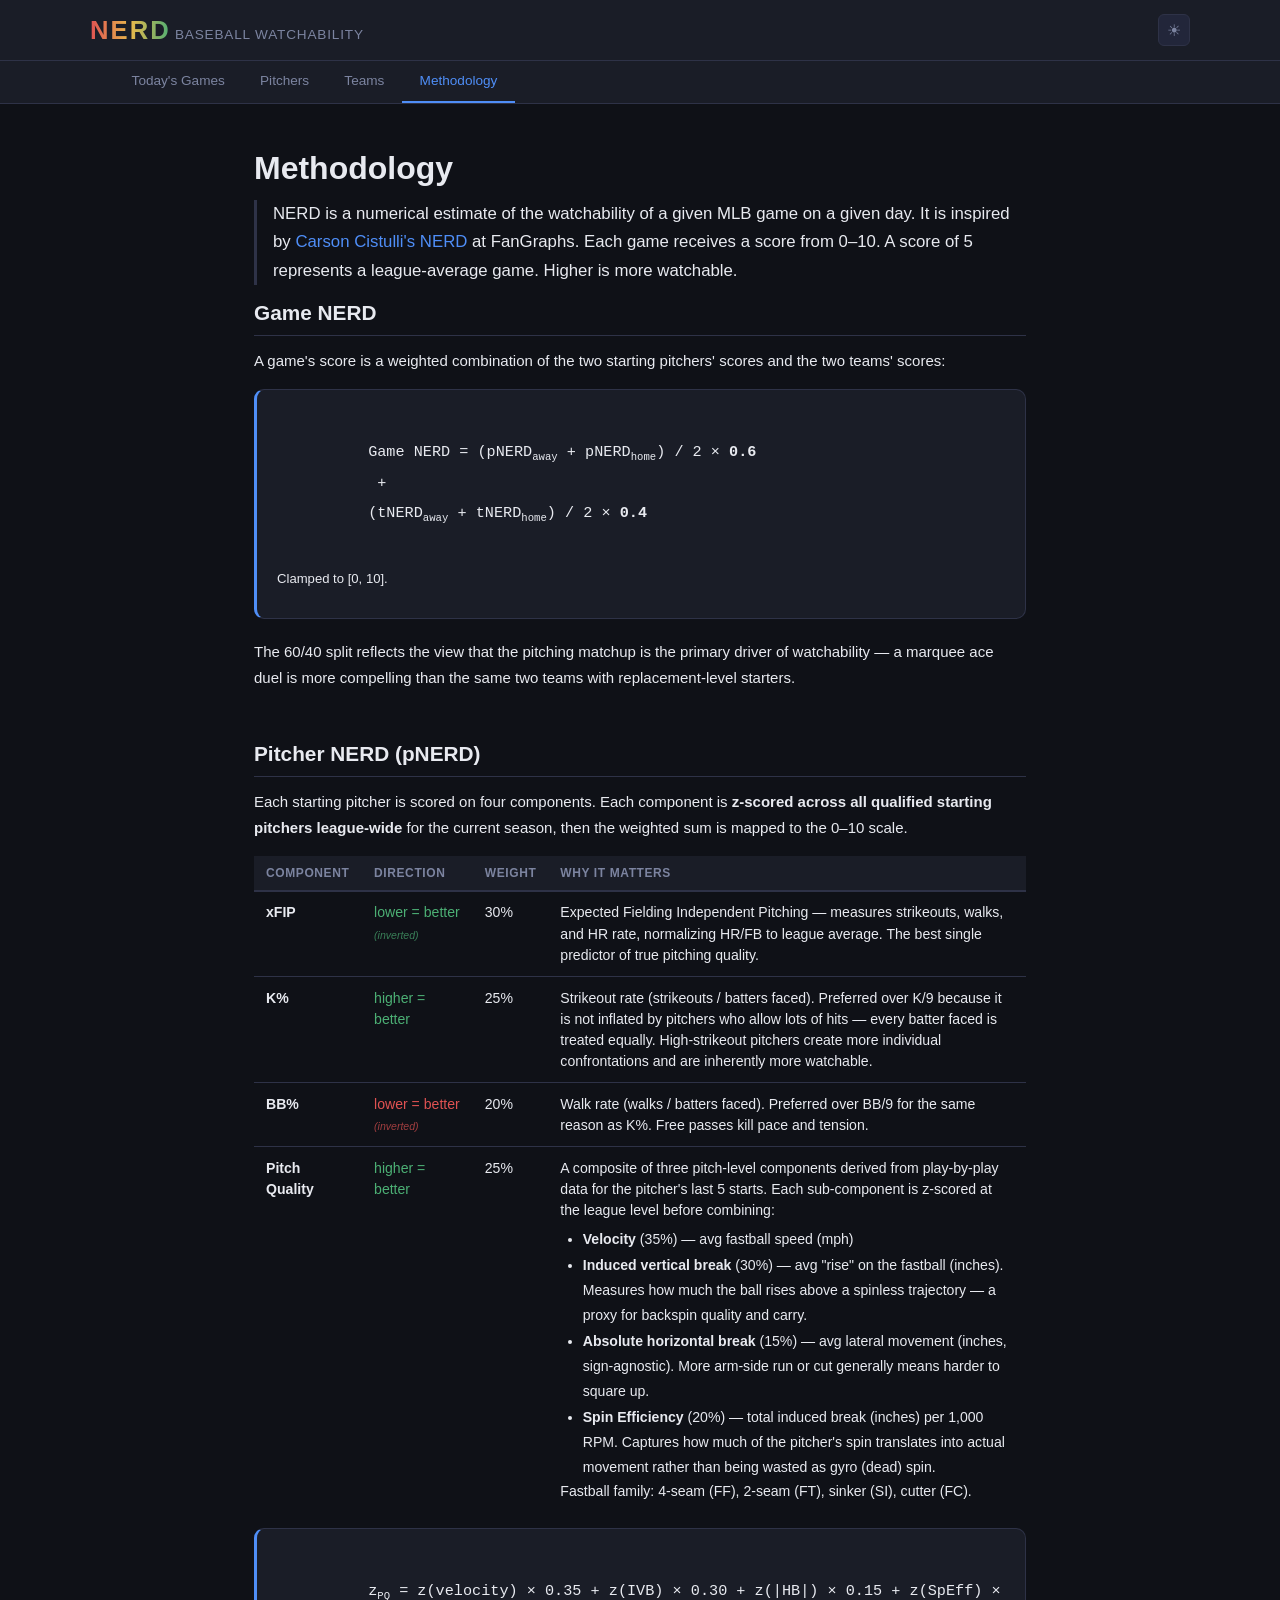
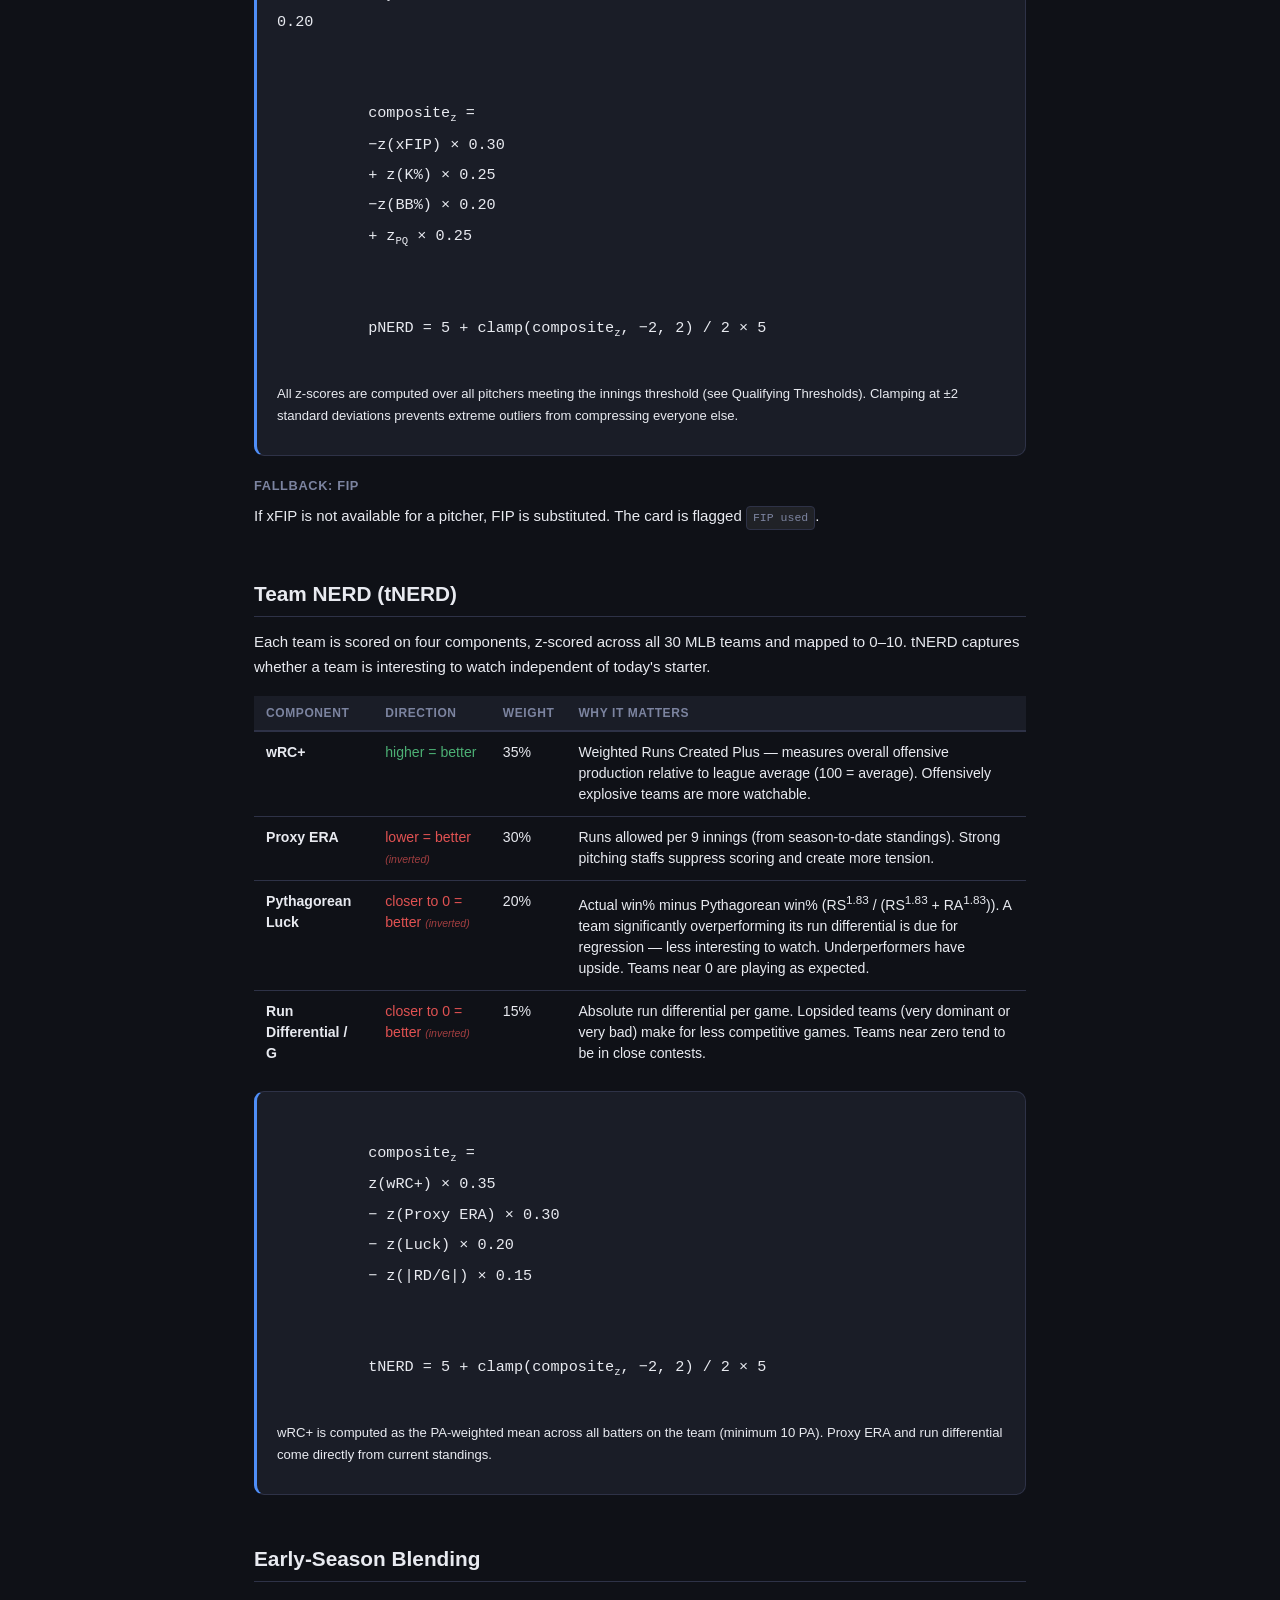
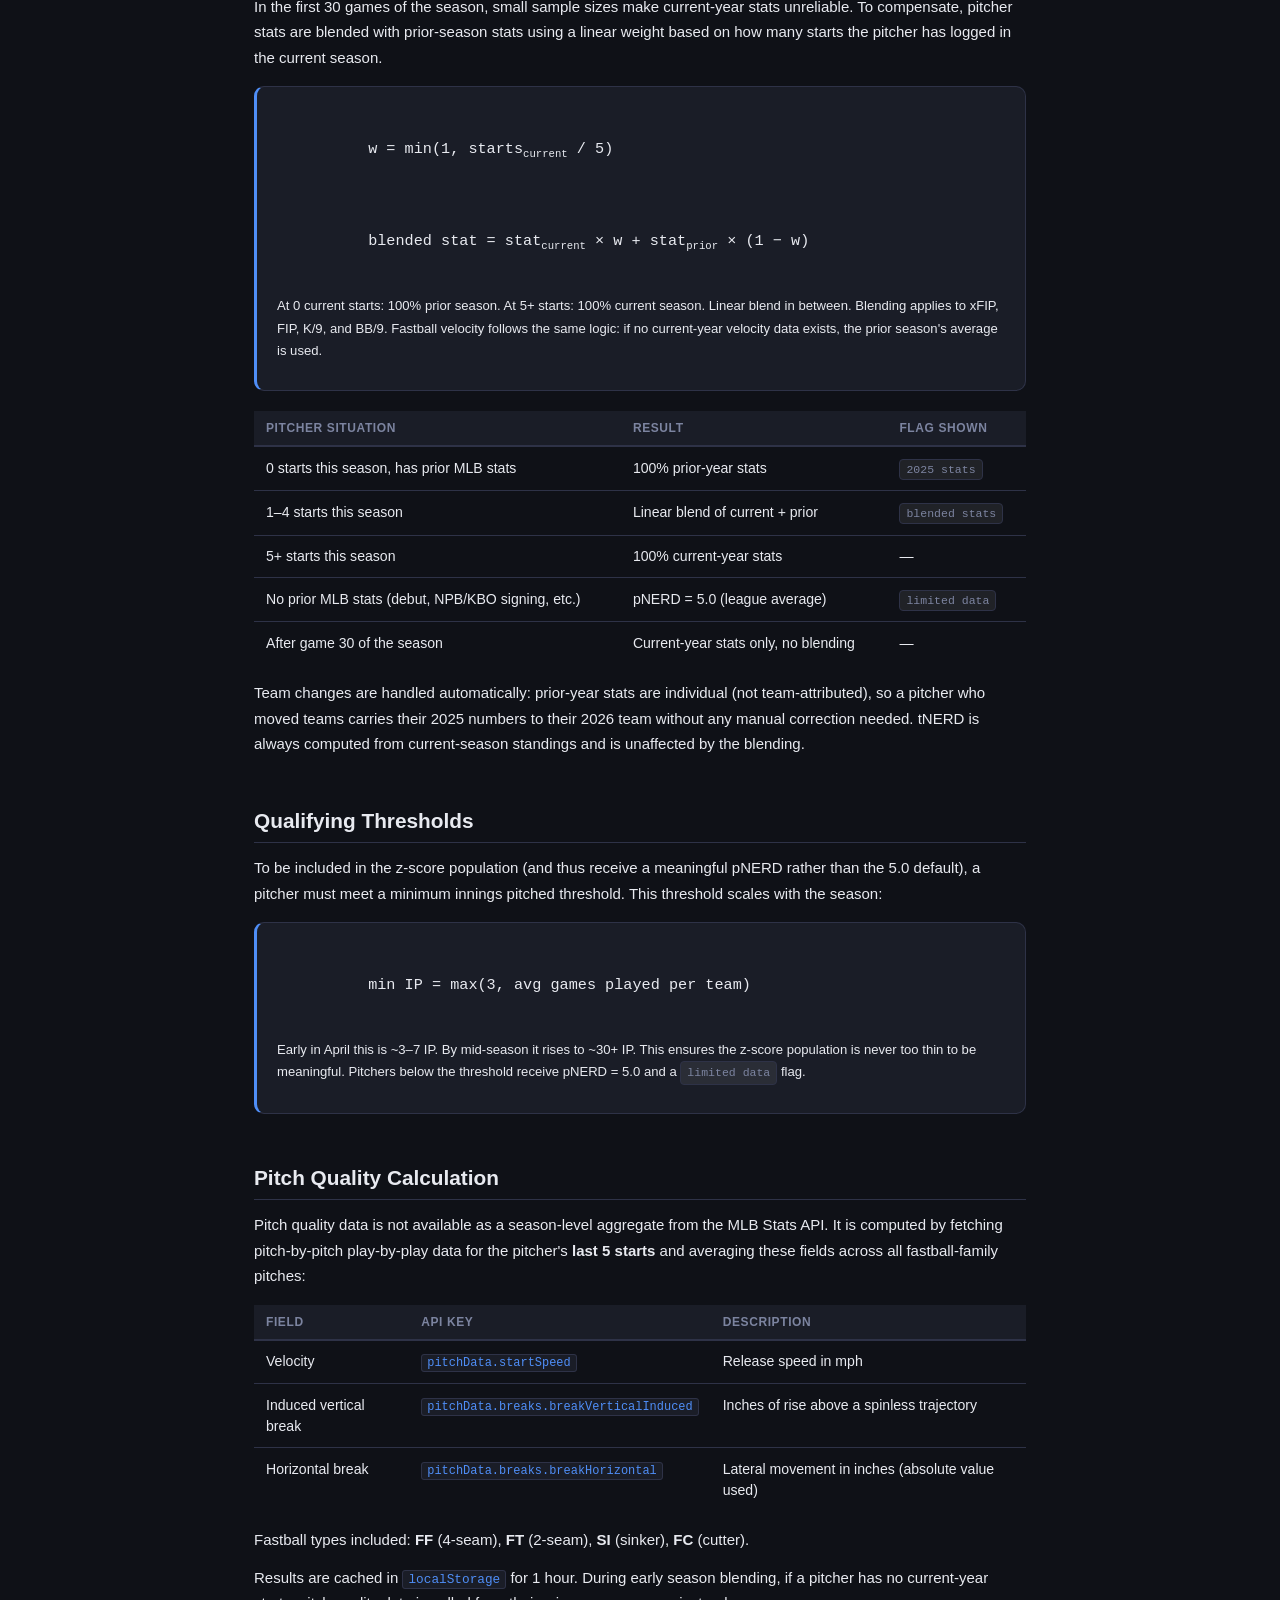
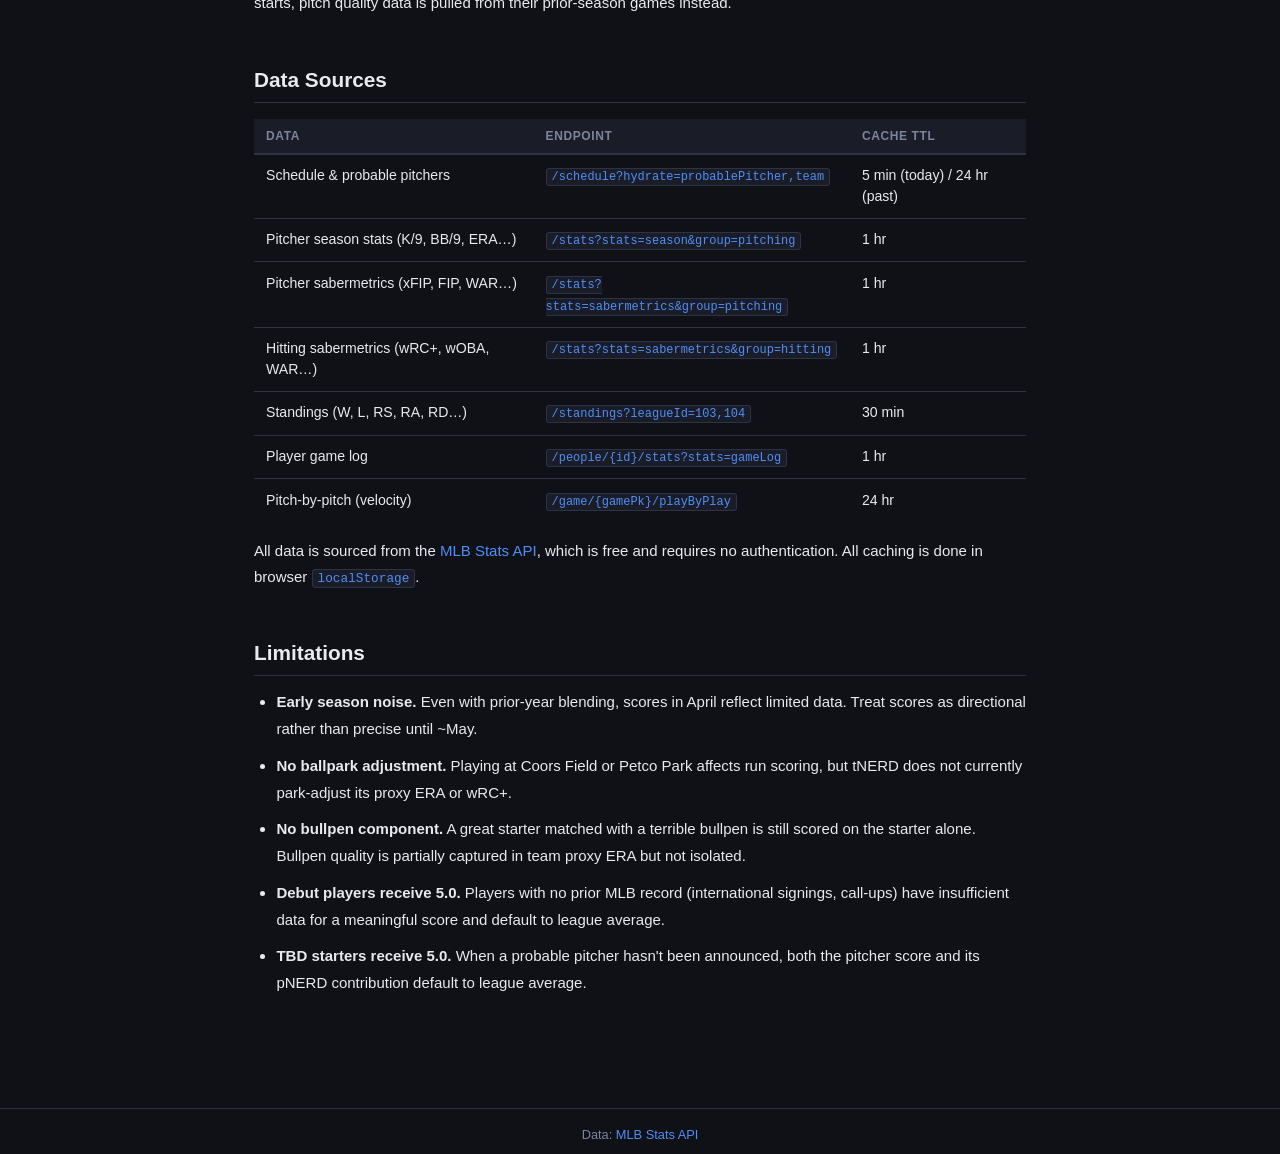
==== commit c9c603ca: "more bug fixes" ====
--- a/docs/methodology.html
+++ b/docs/methodology.html
@@ -4,6 +4,7 @@
   <meta charset="UTF-8" />
   <meta name="viewport" content="width=device-width, initial-scale=1.0" />
   <title>Methodology — NERD Baseball Watchability</title>
+  <script src="theme.js"></script>
   <link rel="stylesheet" href="style.css" />
   <link rel="stylesheet" href="methodology.css" />
 </head>
@@ -16,6 +17,7 @@
           <span class="brand-sub">Baseball Watchability</span>
         </a>
       </div>
+      <button id="theme-btn" class="theme-btn" aria-label="Toggle light/dark mode">☀</button>
     </div>
   </header>
 
@@ -103,9 +105,10 @@
               A composite of three pitch-level components derived from play-by-play data for the pitcher's last 5 starts.
               Each sub-component is z-scored at the league level before combining:
               <ul style="margin-top:0.4rem">
-                <li><strong>Velocity</strong> (45%) — avg fastball speed (mph)</li>
-                <li><strong>Induced vertical break</strong> (35%) — avg "rise" on the fastball (inches). Measures how much the ball rises above a spinless trajectory — a proxy for backspin quality and carry.</li>
-                <li><strong>Absolute horizontal break</strong> (20%) — avg lateral movement (inches, sign-agnostic). More arm-side run or cut generally means harder to square up.</li>
+                <li><strong>Velocity</strong> (35%) — avg fastball speed (mph)</li>
+                <li><strong>Induced vertical break</strong> (30%) — avg "rise" on the fastball (inches). Measures how much the ball rises above a spinless trajectory — a proxy for backspin quality and carry.</li>
+                <li><strong>Absolute horizontal break</strong> (15%) — avg lateral movement (inches, sign-agnostic). More arm-side run or cut generally means harder to square up.</li>
+                <li><strong>Spin Efficiency</strong> (20%) — total induced break (inches) per 1,000 RPM. Captures how much of the pitcher's spin translates into actual movement rather than being wasted as gyro (dead) spin.</li>
               </ul>
               Fastball family: 4-seam (FF), 2-seam (FT), sinker (SI), cutter (FC).
             </td>
@@ -115,7 +118,7 @@
 
       <div class="formula-block">
         <div class="formula">
-          z<sub>PQ</sub> = z(velocity) &times; 0.45 + z(IVB) &times; 0.35 + z(|HB|) &times; 0.20
+          z<sub>PQ</sub> = z(velocity) &times; 0.35 + z(IVB) &times; 0.30 + z(|HB|) &times; 0.15 + z(SpEff) &times; 0.20
         </div>
         <div class="formula">
           composite<sub>z</sub> =
@@ -125,11 +128,11 @@
           + z<sub>PQ</sub> &times; 0.25
         </div>
         <div class="formula">
-          pNERD = 5 + clamp(composite<sub>z</sub>, &minus;3, 3) / 3 &times; 5
+          pNERD = 5 + clamp(composite<sub>z</sub>, &minus;2, 2) / 2 &times; 5
         </div>
         <p class="formula-note">
           All z-scores are computed over all pitchers meeting the innings threshold (see Qualifying Thresholds).
-          Clamping at ±3 standard deviations prevents extreme outliers from compressing everyone else.
+          Clamping at ±2 standard deviations prevents extreme outliers from compressing everyone else.
         </p>
       </div>
 
@@ -197,10 +200,10 @@
           &minus; z(|RD/G|) &times; 0.15
         </div>
         <div class="formula">
-          tNERD = 5 + clamp(composite<sub>z</sub>, &minus;3, 3) / 3 &times; 5
+          tNERD = 5 + clamp(composite<sub>z</sub>, &minus;2, 2) / 2 &times; 5
         </div>
         <p class="formula-note">
-          wRC+ is computed as the median wRC+ across all qualified batters on the team (minimum 10 games).
+          wRC+ is computed as the PA-weighted mean across all batters on the team (minimum 10 PA).
           Proxy ERA and run differential come directly from current standings.
         </p>
       </div>
--- a/docs/style.css
+++ b/docs/style.css
@@ -16,6 +16,19 @@
 
   --radius: 10px;
   --font: -apple-system, BlinkMacSystemFont, "Segoe UI", Roboto, sans-serif;
+}
+
+/* ------------------------------------------------------------------ */
+/* Light mode token overrides                                           */
+/* ------------------------------------------------------------------ */
+[data-theme="light"] {
+  --bg:         #f4f6fb;
+  --surface:    #ffffff;
+  --surface-2:  #eef0f8;
+  --border:     #d8dce9;
+  --text:       #1e2130;
+  --text-muted: #6b7490;
+  --accent:     #2b72ef;
 }
 
 /* ------------------------------------------------------------------ */
@@ -322,6 +335,32 @@
 }
 
 /* ------------------------------------------------------------------ */
+/* Theme toggle button                                                  */
+/* ------------------------------------------------------------------ */
+.theme-btn {
+  background: var(--surface-2);
+  border: 1px solid var(--border);
+  color: var(--text-muted);
+  width: 32px;
+  height: 32px;
+  border-radius: 6px;
+  cursor: pointer;
+  font-size: 1rem;
+  display: flex;
+  align-items: center;
+  justify-content: center;
+  transition: background 0.15s, color 0.15s;
+  flex-shrink: 0;
+}
+.theme-btn:hover { background: var(--border); color: var(--text); }
+
+/* Light-mode overrides for hard-coded rgba whites */
+[data-theme="light"] .score-bar-track       { background: rgba(0,0,0,0.08); }
+[data-theme="light"] .pnerd-badge           { background: rgba(0,0,0,0.05); }
+[data-theme="light"] .flag                  { background: rgba(0,0,0,0.04); }
+[data-theme="light"] .card:hover            { box-shadow: 0 6px 24px rgba(0,0,0,0.12); }
+
+/* ------------------------------------------------------------------ */
 /* Tab nav                                                              */
 /* ------------------------------------------------------------------ */
 .tab-nav {
--- a/docs/methodology.css
+++ b/docs/methodology.css
@@ -135,6 +135,7 @@
   border: 1px solid var(--border);
   font-family: "SF Mono", "Fira Code", monospace;
 }
+[data-theme="light"] .inline-flag { background: rgba(0,0,0,0.04); }
 
 /* Code */
 .method-page code {
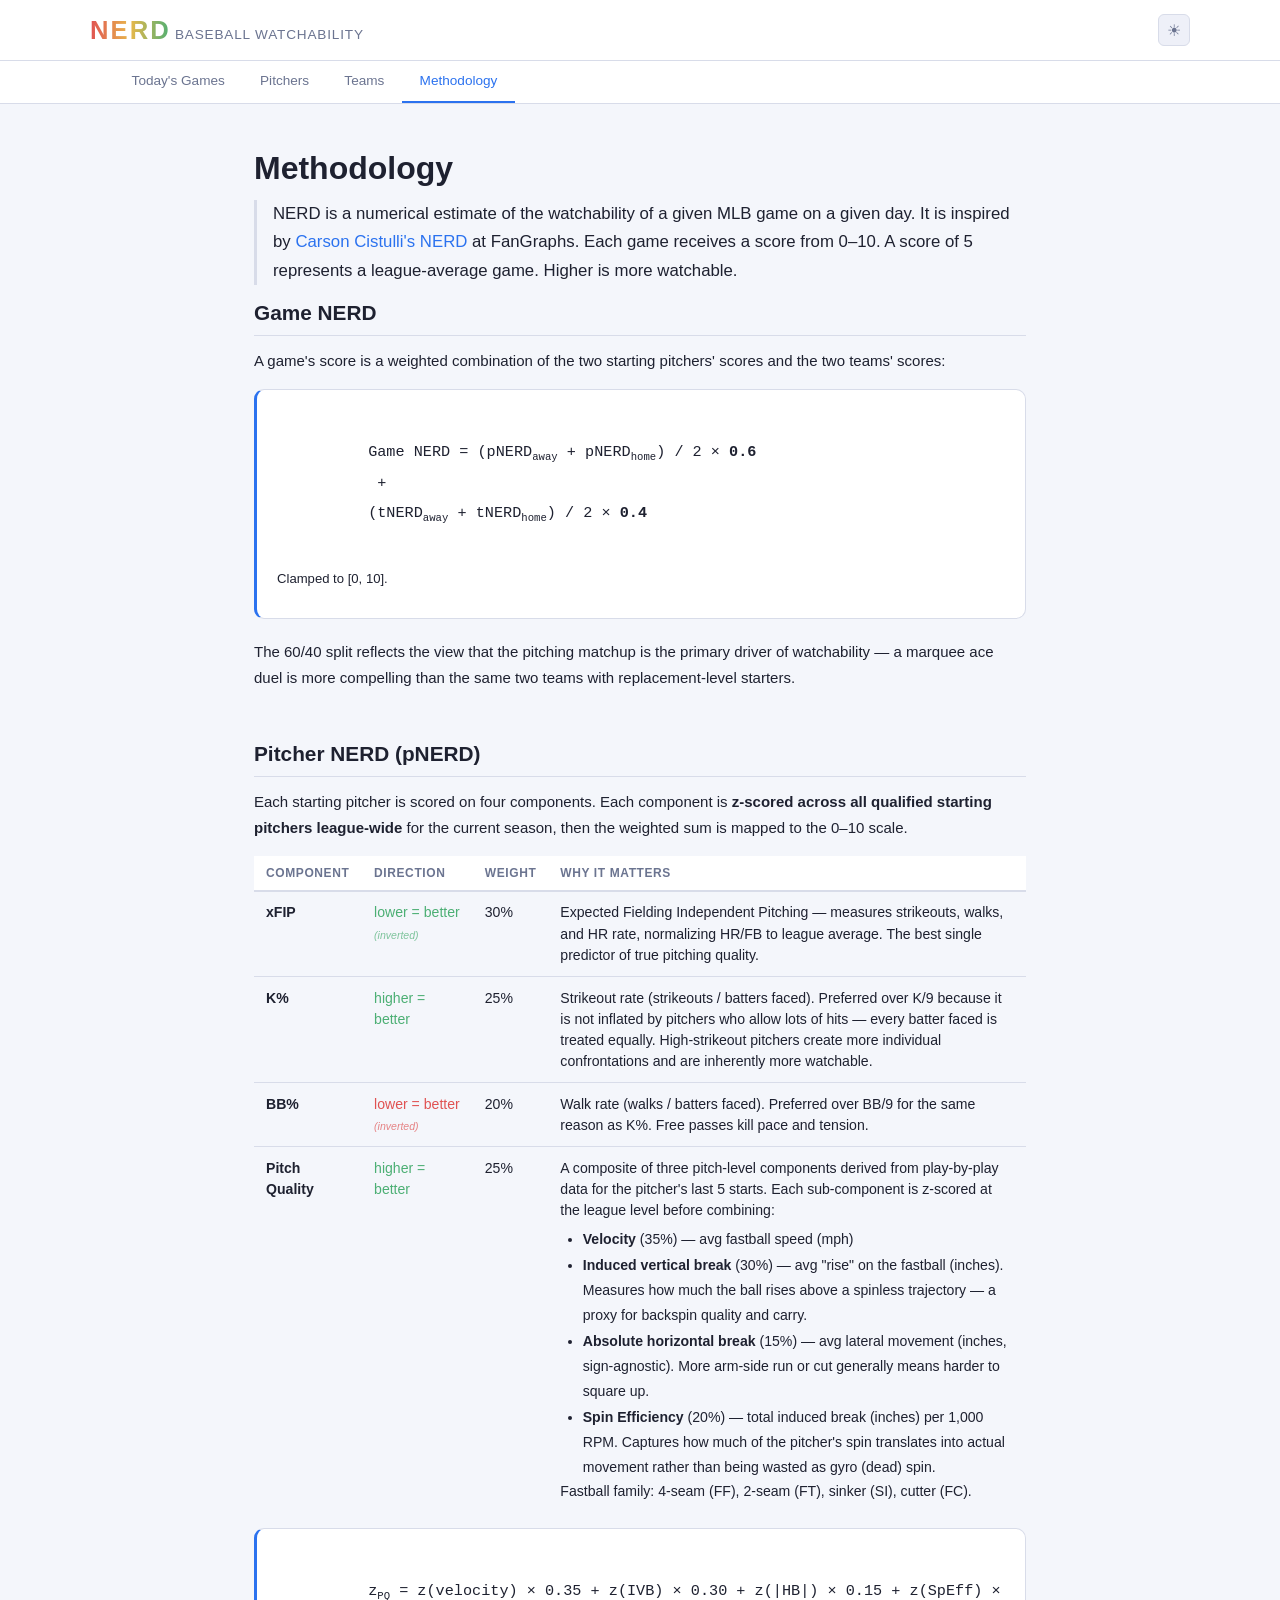
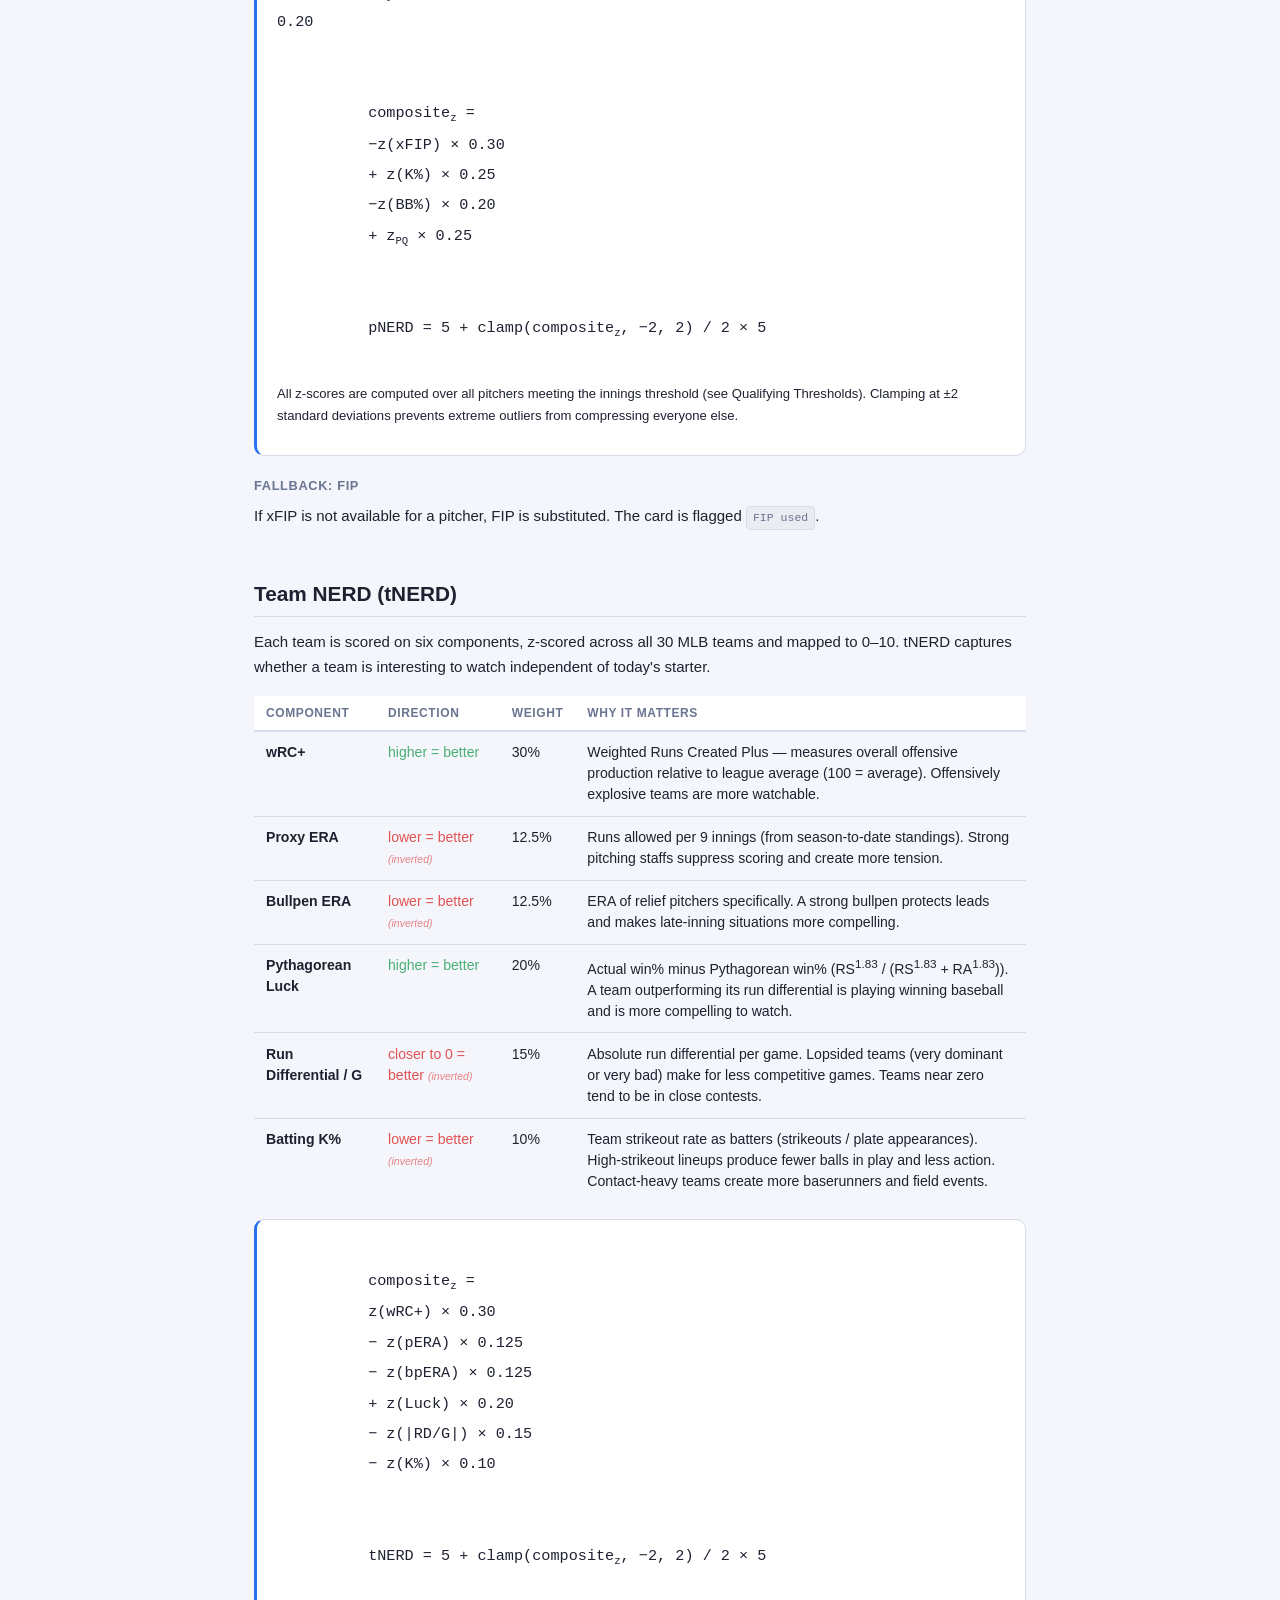
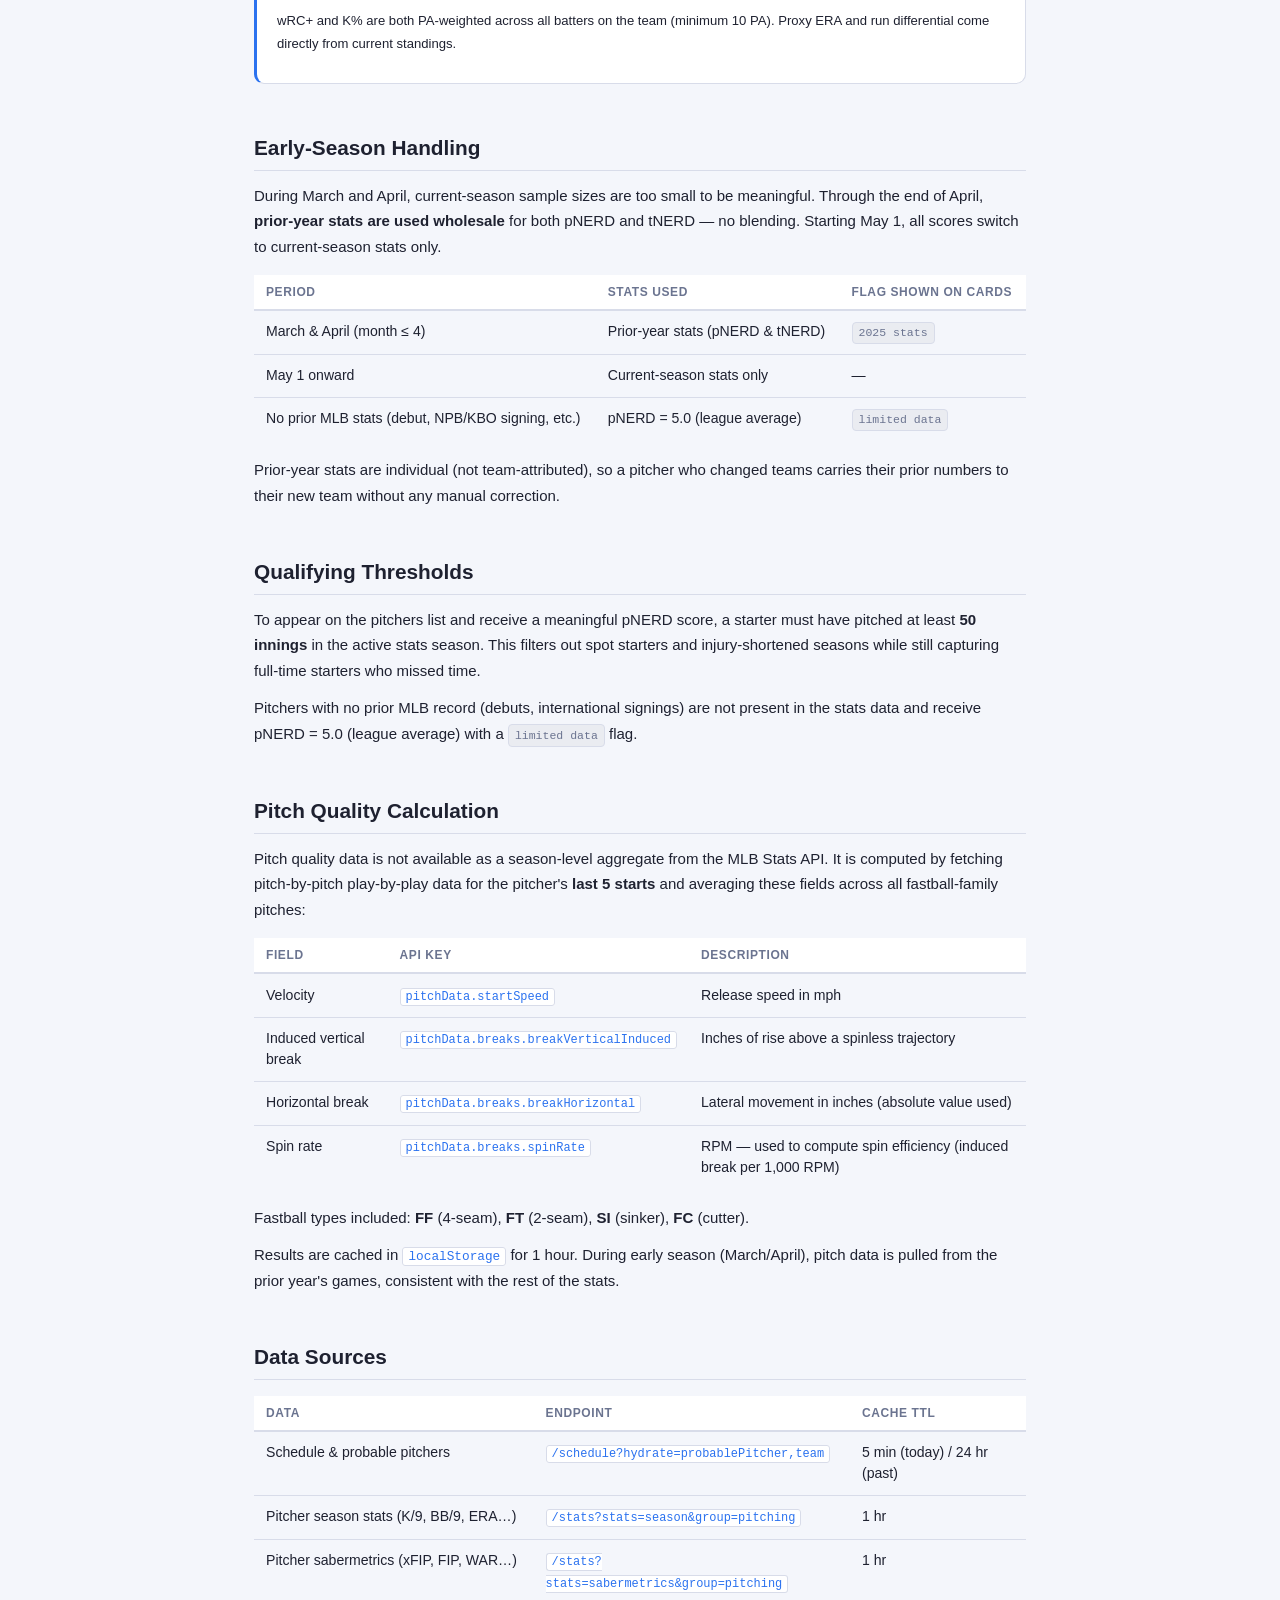
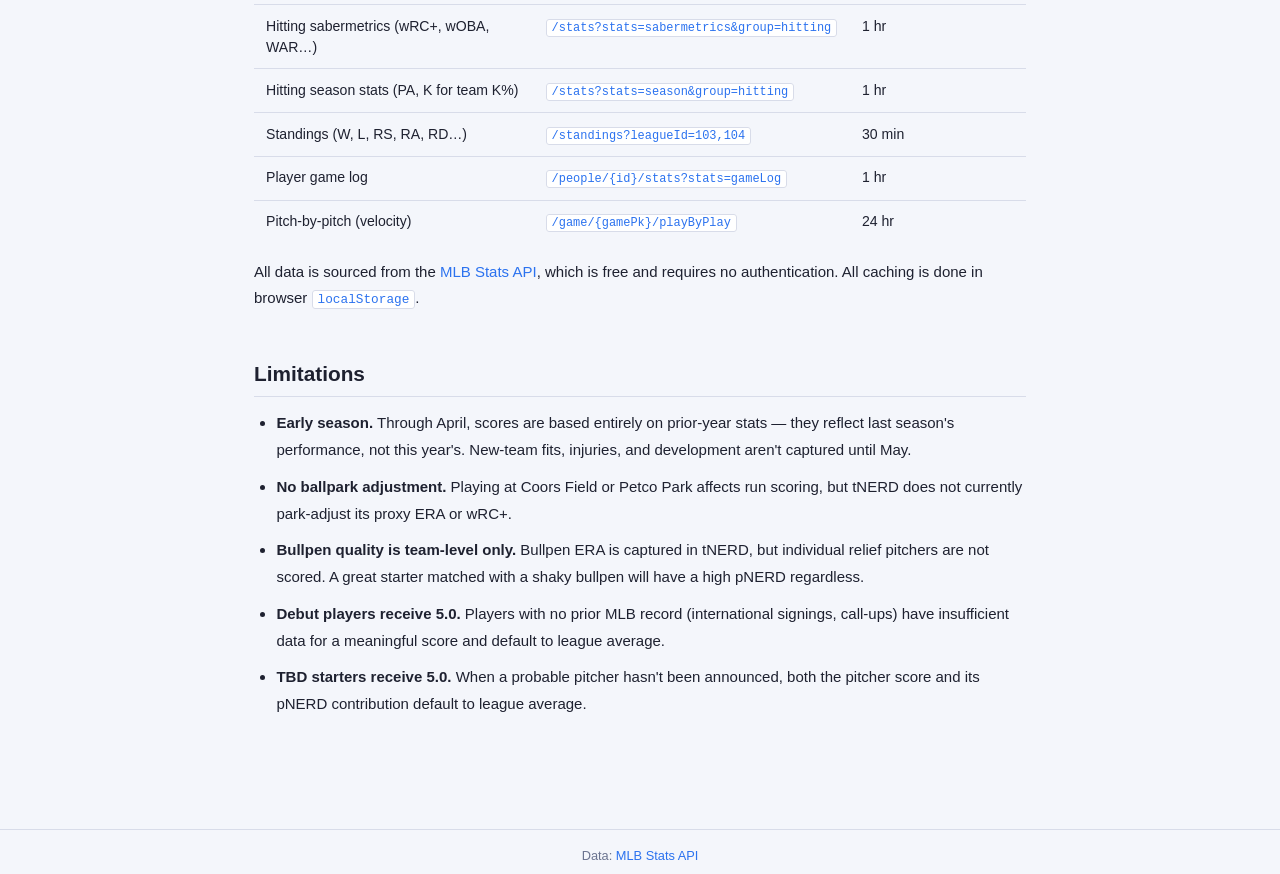
==== commit c586421a: "some more bug fixes" ====
--- a/docs/methodology.html
+++ b/docs/methodology.html
@@ -147,7 +147,7 @@
     <section>
       <h2>Team NERD (tNERD)</h2>
       <p>
-        Each team is scored on four components, z-scored across all 30 MLB teams and mapped to 0–10.
+        Each team is scored on six components, z-scored across all 30 MLB teams and mapped to 0–10.
         tNERD captures whether a team is interesting to watch independent of today's starter.
       </p>
 
@@ -164,22 +164,28 @@
           <tr>
             <td><strong>wRC+</strong></td>
             <td class="dir-good">higher = better</td>
-            <td>35%</td>
+            <td>30%</td>
             <td>Weighted Runs Created Plus — measures overall offensive production relative to league average (100 = average). Offensively explosive teams are more watchable.</td>
           </tr>
           <tr>
             <td><strong>Proxy ERA</strong></td>
             <td class="dir-bad">lower = better <span class="inv-note">(inverted)</span></td>
-            <td>30%</td>
+            <td>12.5%</td>
             <td>Runs allowed per 9 innings (from season-to-date standings). Strong pitching staffs suppress scoring and create more tension.</td>
           </tr>
           <tr>
+            <td><strong>Bullpen ERA</strong></td>
+            <td class="dir-bad">lower = better <span class="inv-note">(inverted)</span></td>
+            <td>12.5%</td>
+            <td>ERA of relief pitchers specifically. A strong bullpen protects leads and makes late-inning situations more compelling.</td>
+          </tr>
+          <tr>
             <td><strong>Pythagorean Luck</strong></td>
-            <td class="dir-bad">closer to 0 = better <span class="inv-note">(inverted)</span></td>
+            <td class="dir-good">higher = better</td>
             <td>20%</td>
             <td>
               Actual win% minus Pythagorean win% (RS<sup>1.83</sup> / (RS<sup>1.83</sup> + RA<sup>1.83</sup>)).
-              A team significantly overperforming its run differential is due for regression — less interesting to watch. Underperformers have upside. Teams near 0 are playing as expected.
+              A team outperforming its run differential is playing winning baseball and is more compelling to watch.
             </td>
           </tr>
           <tr>
@@ -188,22 +194,30 @@
             <td>15%</td>
             <td>Absolute run differential per game. Lopsided teams (very dominant or very bad) make for less competitive games. Teams near zero tend to be in close contests.</td>
           </tr>
+          <tr>
+            <td><strong>Batting K%</strong></td>
+            <td class="dir-bad">lower = better <span class="inv-note">(inverted)</span></td>
+            <td>10%</td>
+            <td>Team strikeout rate as batters (strikeouts / plate appearances). High-strikeout lineups produce fewer balls in play and less action. Contact-heavy teams create more baserunners and field events.</td>
+          </tr>
         </tbody>
       </table>
 
       <div class="formula-block">
         <div class="formula">
           composite<sub>z</sub> =
-          z(wRC+) &times; 0.35
-          &minus; z(Proxy ERA) &times; 0.30
-          &minus; z(Luck) &times; 0.20
+          z(wRC+) &times; 0.30
+          &minus; z(pERA) &times; 0.125
+          &minus; z(bpERA) &times; 0.125
+          + z(Luck) &times; 0.20
           &minus; z(|RD/G|) &times; 0.15
+          &minus; z(K%) &times; 0.10
         </div>
         <div class="formula">
           tNERD = 5 + clamp(composite<sub>z</sub>, &minus;2, 2) / 2 &times; 5
         </div>
         <p class="formula-note">
-          wRC+ is computed as the PA-weighted mean across all batters on the team (minimum 10 PA).
+          wRC+ and K% are both PA-weighted across all batters on the team (minimum 10 PA).
           Proxy ERA and run differential come directly from current standings.
         </p>
       </div>
@@ -211,45 +225,26 @@
 
     <!-- ------------------------------------------------------------------ -->
     <section>
-      <h2>Early-Season Blending</h2>
-      <p>
-        In the first 30 games of the season, small sample sizes make current-year stats unreliable.
-        To compensate, pitcher stats are blended with prior-season stats using a linear weight based
-        on how many starts the pitcher has logged in the current season.
-      </p>
-
-      <div class="formula-block">
-        <div class="formula">
-          w = min(1, starts<sub>current</sub> / 5)
-        </div>
-        <div class="formula">
-          blended stat = stat<sub>current</sub> &times; w + stat<sub>prior</sub> &times; (1 &minus; w)
-        </div>
-        <p class="formula-note">
-          At 0 current starts: 100% prior season. At 5+ starts: 100% current season. Linear blend in between.
-          Blending applies to xFIP, FIP, K/9, and BB/9. Fastball velocity follows the same logic:
-          if no current-year velocity data exists, the prior season's average is used.
-        </p>
-      </div>
+      <h2>Early-Season Handling</h2>
+      <p>
+        During March and April, current-season sample sizes are too small to be meaningful.
+        Through the end of April, <strong>prior-year stats are used wholesale</strong> for both pNERD and tNERD —
+        no blending. Starting May 1, all scores switch to current-season stats only.
+      </p>
 
       <table class="components-table">
         <thead>
-          <tr><th>Pitcher situation</th><th>Result</th><th>Flag shown</th></tr>
+          <tr><th>Period</th><th>Stats used</th><th>Flag shown on cards</th></tr>
         </thead>
         <tbody>
           <tr>
-            <td>0 starts this season, has prior MLB stats</td>
-            <td>100% prior-year stats</td>
+            <td>March &amp; April (month ≤ 4)</td>
+            <td>Prior-year stats (pNERD &amp; tNERD)</td>
             <td><span class="inline-flag">2025 stats</span></td>
           </tr>
           <tr>
-            <td>1–4 starts this season</td>
-            <td>Linear blend of current + prior</td>
-            <td><span class="inline-flag">blended stats</span></td>
-          </tr>
-          <tr>
-            <td>5+ starts this season</td>
-            <td>100% current-year stats</td>
+            <td>May 1 onward</td>
+            <td>Current-season stats only</td>
             <td>—</td>
           </tr>
           <tr>
@@ -257,18 +252,12 @@
             <td>pNERD = 5.0 (league average)</td>
             <td><span class="inline-flag">limited data</span></td>
           </tr>
-          <tr>
-            <td>After game 30 of the season</td>
-            <td>Current-year stats only, no blending</td>
-            <td>—</td>
-          </tr>
-        </tbody>
-      </table>
-
-      <p>
-        Team changes are handled automatically: prior-year stats are individual (not team-attributed),
-        so a pitcher who moved teams carries their 2025 numbers to their 2026 team without any manual correction needed.
-        tNERD is always computed from current-season standings and is unaffected by the blending.
+        </tbody>
+      </table>
+
+      <p>
+        Prior-year stats are individual (not team-attributed), so a pitcher who changed teams
+        carries their prior numbers to their new team without any manual correction.
       </p>
     </section>
 
@@ -276,19 +265,16 @@
     <section>
       <h2>Qualifying Thresholds</h2>
       <p>
-        To be included in the z-score population (and thus receive a meaningful pNERD rather than the 5.0 default),
-        a pitcher must meet a minimum innings pitched threshold. This threshold scales with the season:
-      </p>
-      <div class="formula-block">
-        <div class="formula">
-          min IP = max(3, avg games played per team)
-        </div>
-        <p class="formula-note">
-          Early in April this is ~3–7 IP. By mid-season it rises to ~30+ IP.
-          This ensures the z-score population is never too thin to be meaningful.
-          Pitchers below the threshold receive pNERD = 5.0 and a <span class="inline-flag">limited data</span> flag.
-        </p>
-      </div>
+        To appear on the pitchers list and receive a meaningful pNERD score, a starter must have
+        pitched at least <strong>50 innings</strong> in the active stats season.
+        This filters out spot starters and injury-shortened seasons while still capturing
+        full-time starters who missed time.
+      </p>
+      <p>
+        Pitchers with no prior MLB record (debuts, international signings) are not present
+        in the stats data and receive pNERD = 5.0 (league average) with a
+        <span class="inline-flag">limited data</span> flag.
+      </p>
     </section>
 
     <!-- ------------------------------------------------------------------ -->
@@ -305,13 +291,13 @@
           <tr><td>Velocity</td><td><code>pitchData.startSpeed</code></td><td>Release speed in mph</td></tr>
           <tr><td>Induced vertical break</td><td><code>pitchData.breaks.breakVerticalInduced</code></td><td>Inches of rise above a spinless trajectory</td></tr>
           <tr><td>Horizontal break</td><td><code>pitchData.breaks.breakHorizontal</code></td><td>Lateral movement in inches (absolute value used)</td></tr>
+          <tr><td>Spin rate</td><td><code>pitchData.breaks.spinRate</code></td><td>RPM — used to compute spin efficiency (induced break per 1,000 RPM)</td></tr>
         </tbody>
       </table>
       <p>Fastball types included: <strong>FF</strong> (4-seam), <strong>FT</strong> (2-seam), <strong>SI</strong> (sinker), <strong>FC</strong> (cutter).</p>
       <p>
-        Results are cached in <code>localStorage</code> for 1 hour. During early season blending,
-        if a pitcher has no current-year starts, pitch quality data is pulled from their prior-season
-        games instead.
+        Results are cached in <code>localStorage</code> for 1 hour. During early season (March/April),
+        pitch data is pulled from the prior year's games, consistent with the rest of the stats.
       </p>
     </section>
 
@@ -344,6 +330,11 @@
             <td>1 hr</td>
           </tr>
           <tr>
+            <td>Hitting season stats (PA, K for team K%)</td>
+            <td><code>/stats?stats=season&amp;group=hitting</code></td>
+            <td>1 hr</td>
+          </tr>
+          <tr>
             <td>Standings (W, L, RS, RA, RD…)</td>
             <td><code>/standings?leagueId=103,104</code></td>
             <td>30 min</td>
@@ -368,14 +359,14 @@
       <h2>Limitations</h2>
       <ul class="limitations">
         <li>
-          <strong>Early season noise.</strong> Even with prior-year blending, scores in April reflect limited data.
-          Treat scores as directional rather than precise until ~May.
+          <strong>Early season.</strong> Through April, scores are based entirely on prior-year stats — they reflect last season's performance, not this year's.
+          New-team fits, injuries, and development aren't captured until May.
         </li>
         <li>
           <strong>No ballpark adjustment.</strong> Playing at Coors Field or Petco Park affects run scoring, but tNERD does not currently park-adjust its proxy ERA or wRC+.
         </li>
         <li>
-          <strong>No bullpen component.</strong> A great starter matched with a terrible bullpen is still scored on the starter alone. Bullpen quality is partially captured in team proxy ERA but not isolated.
+          <strong>Bullpen quality is team-level only.</strong> Bullpen ERA is captured in tNERD, but individual relief pitchers are not scored. A great starter matched with a shaky bullpen will have a high pNERD regardless.
         </li>
         <li>
           <strong>Debut players receive 5.0.</strong> Players with no prior MLB record (international signings, call-ups) have insufficient data for a meaningful score and default to league average.
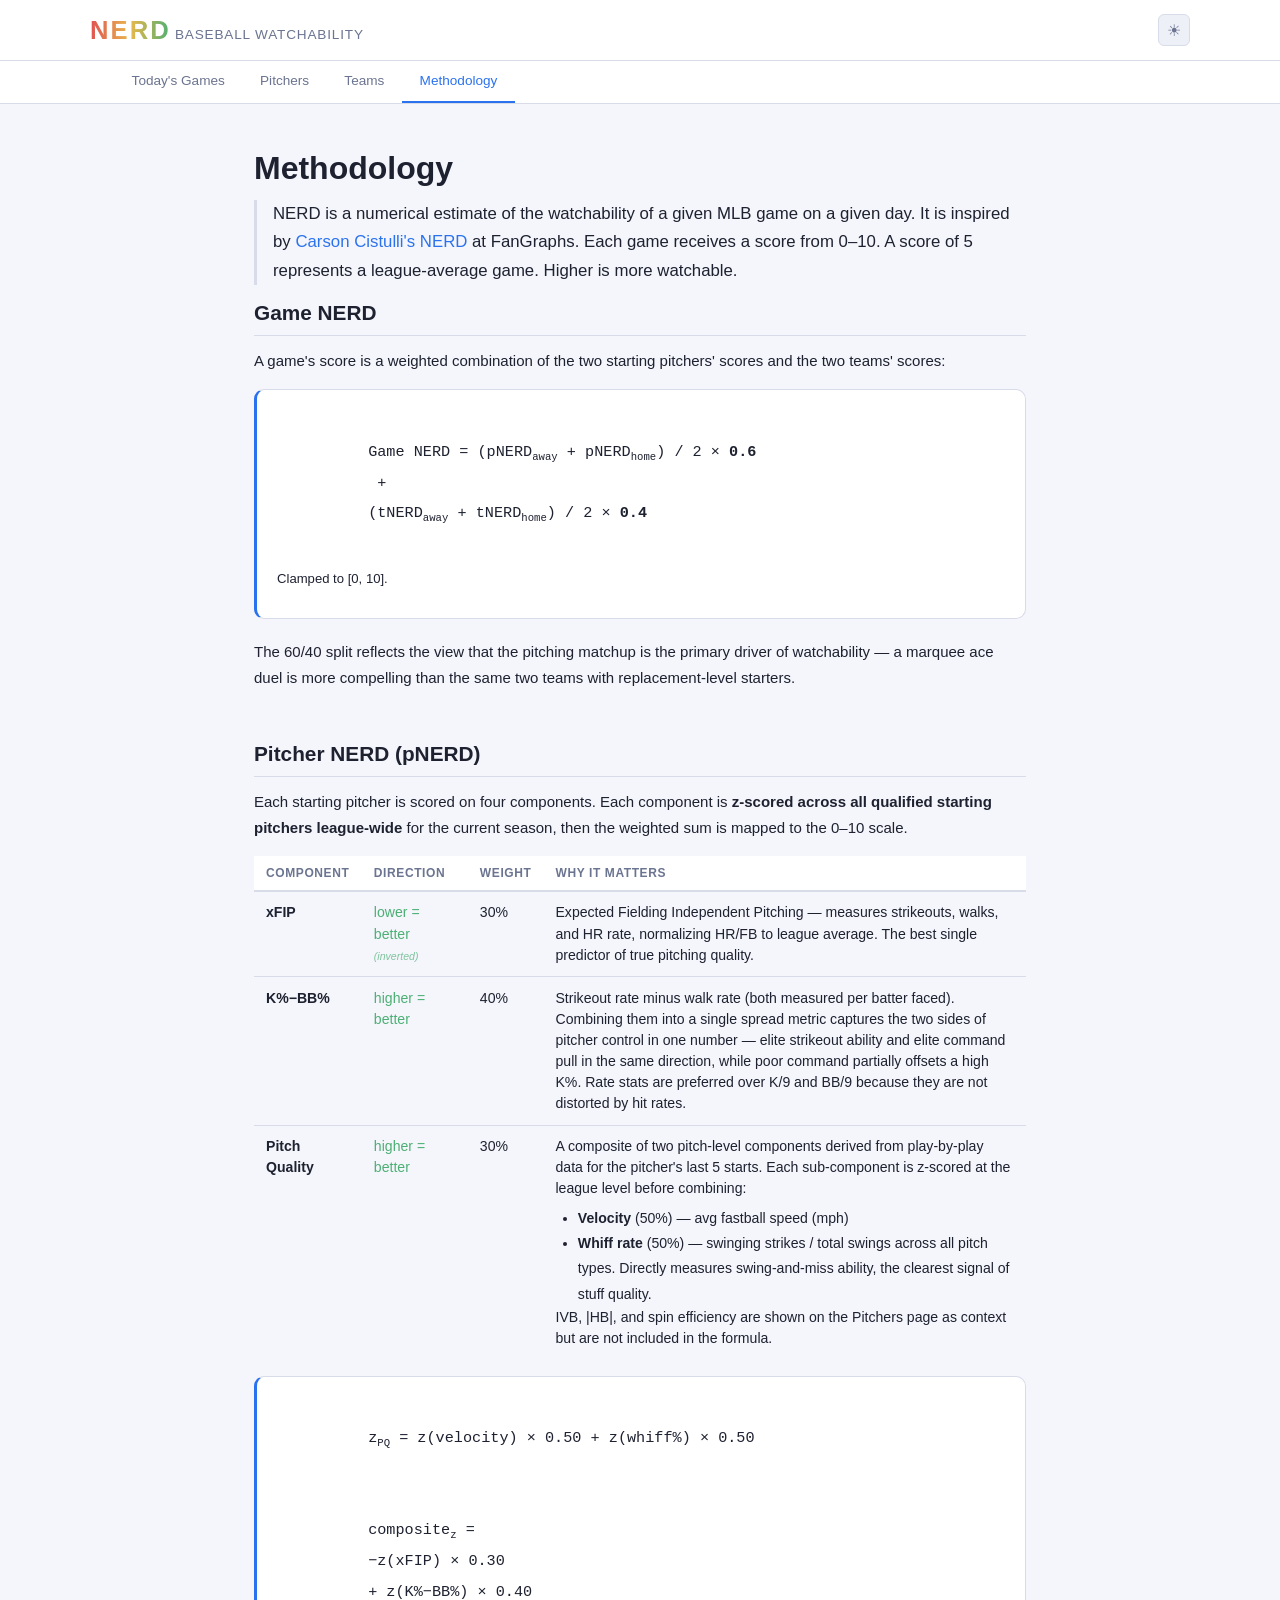
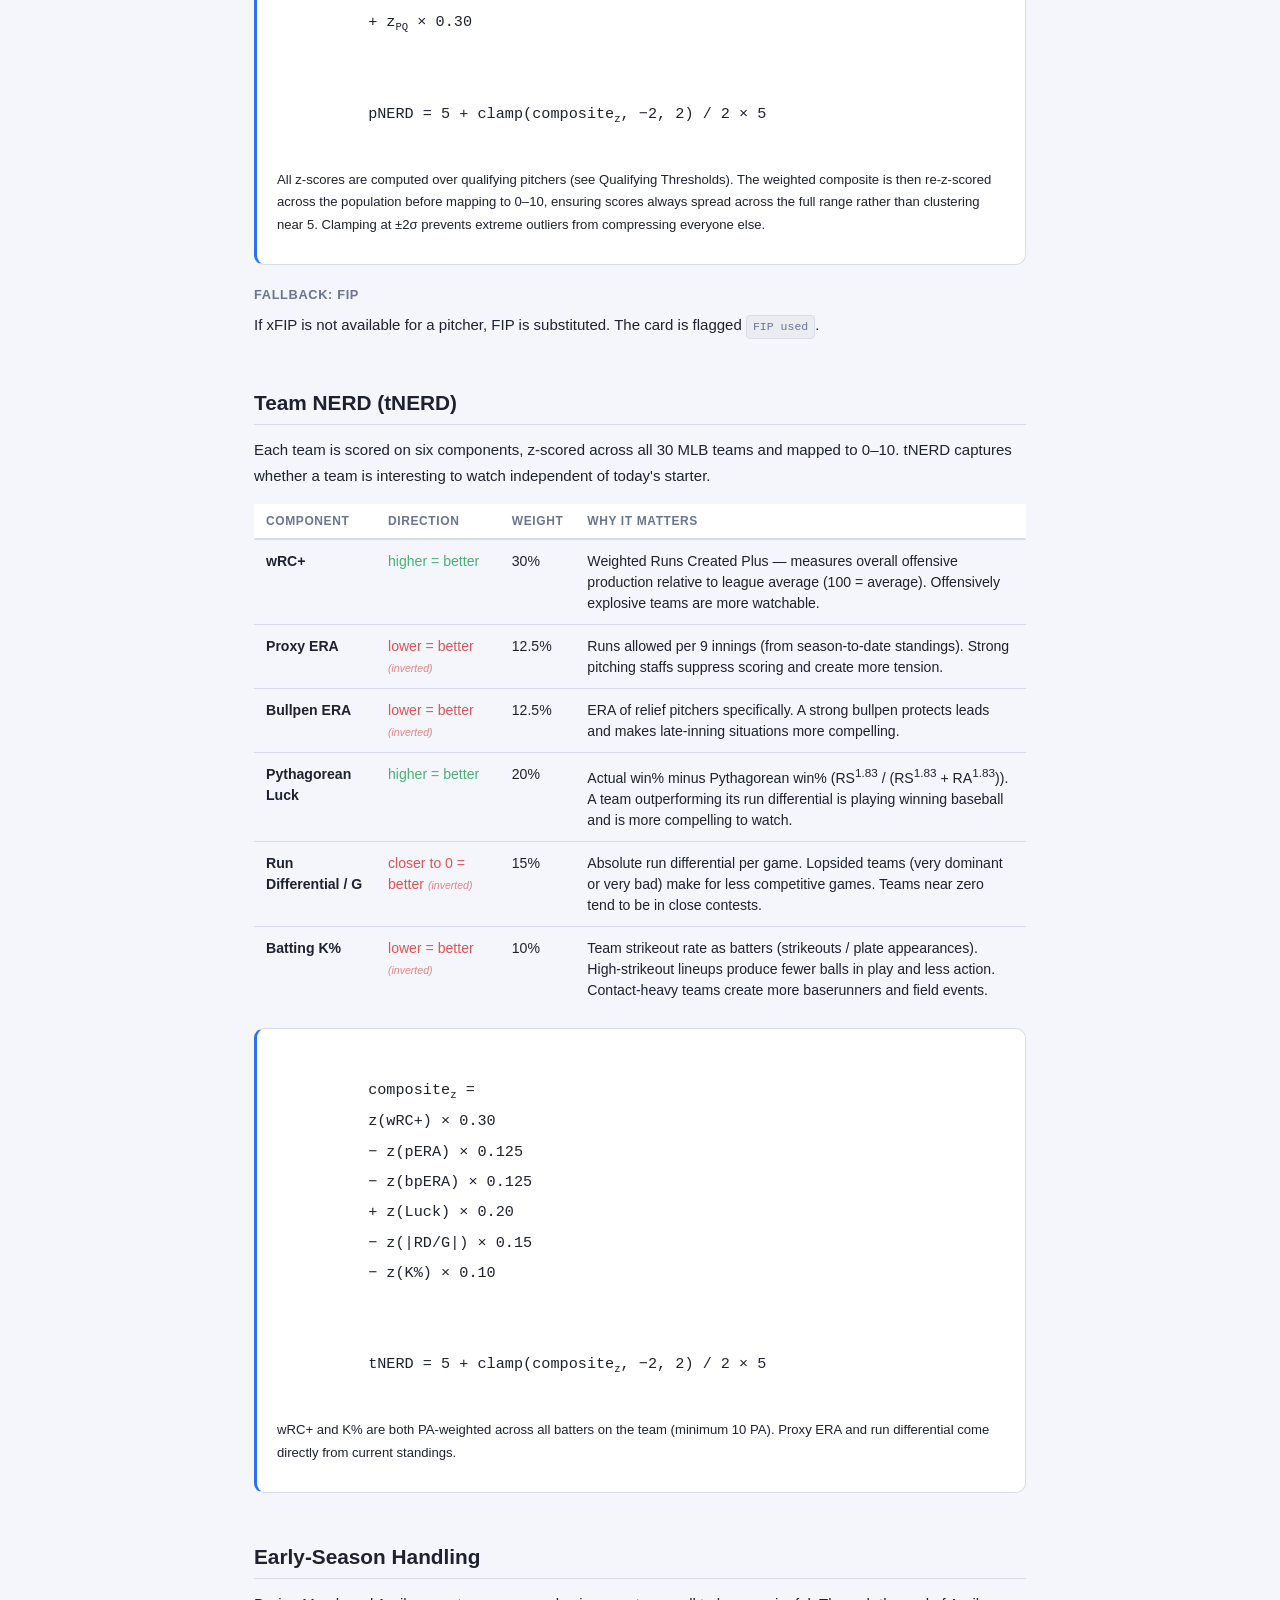
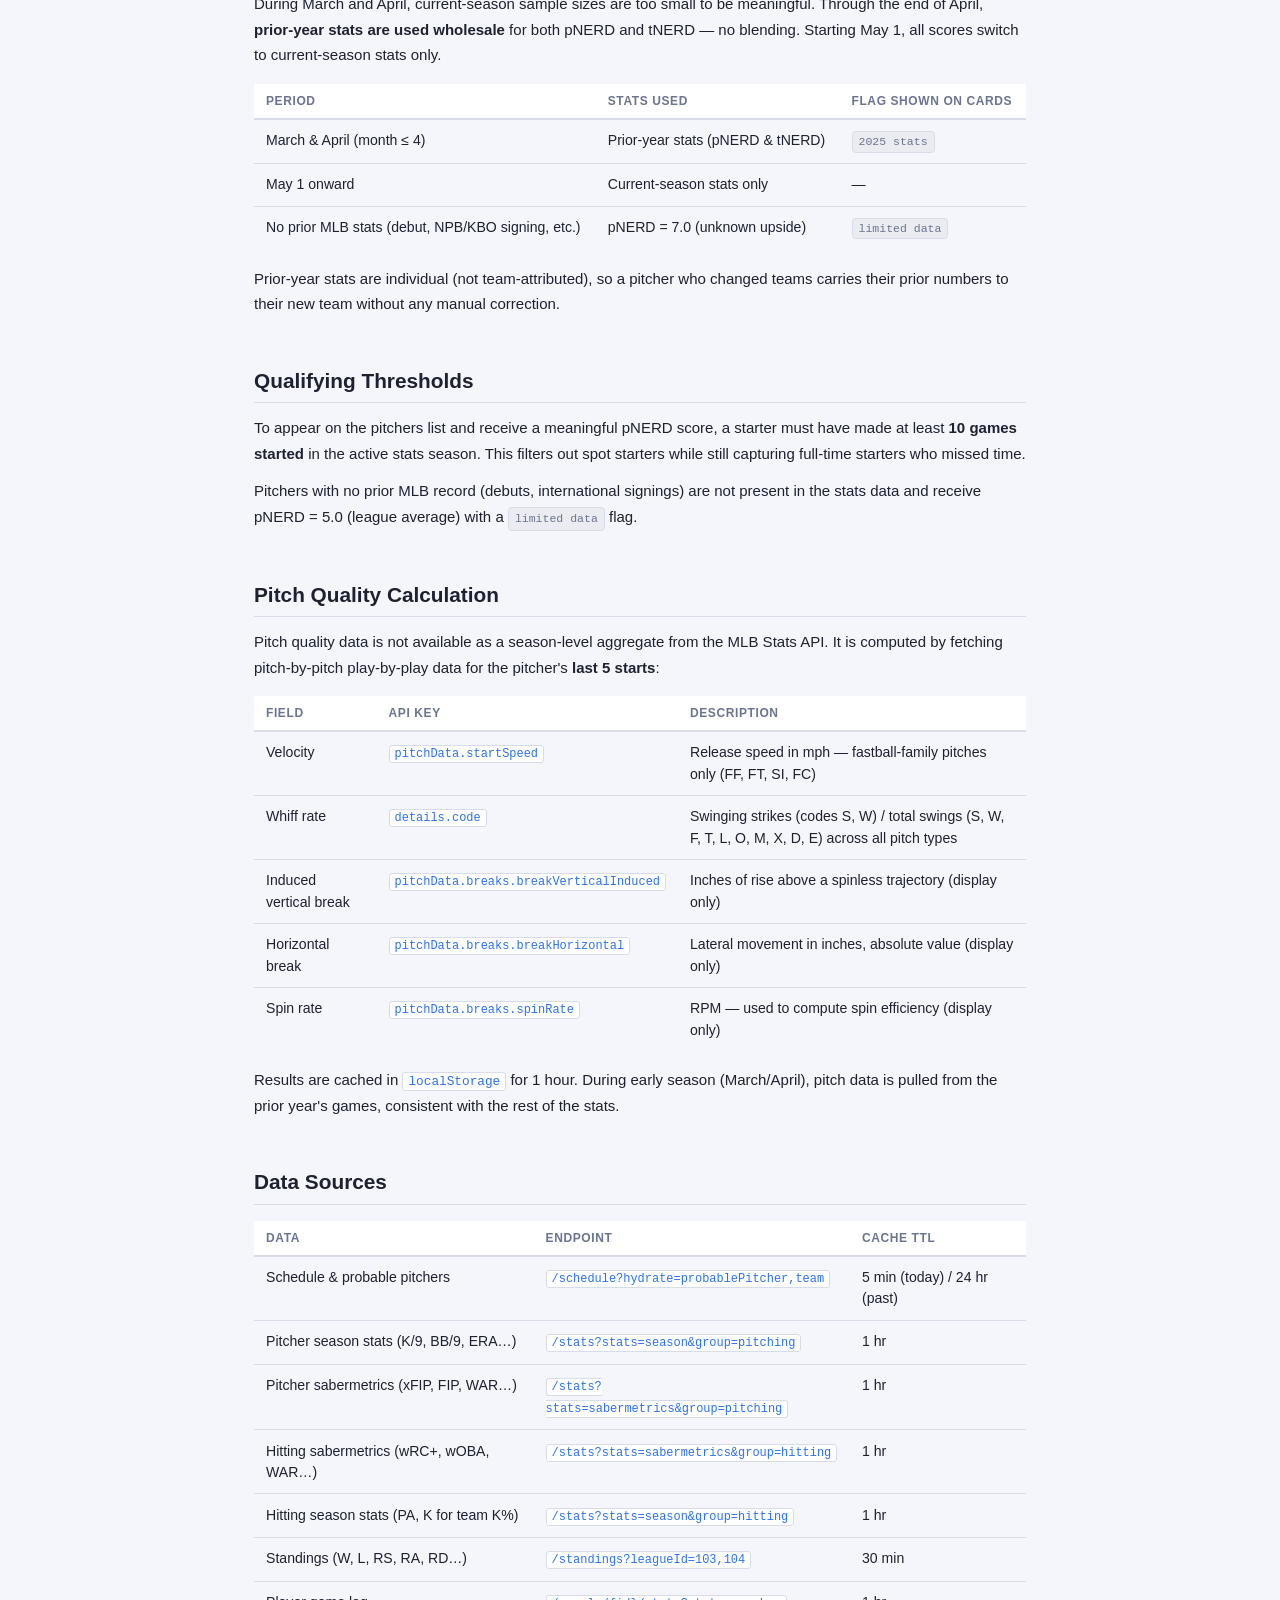
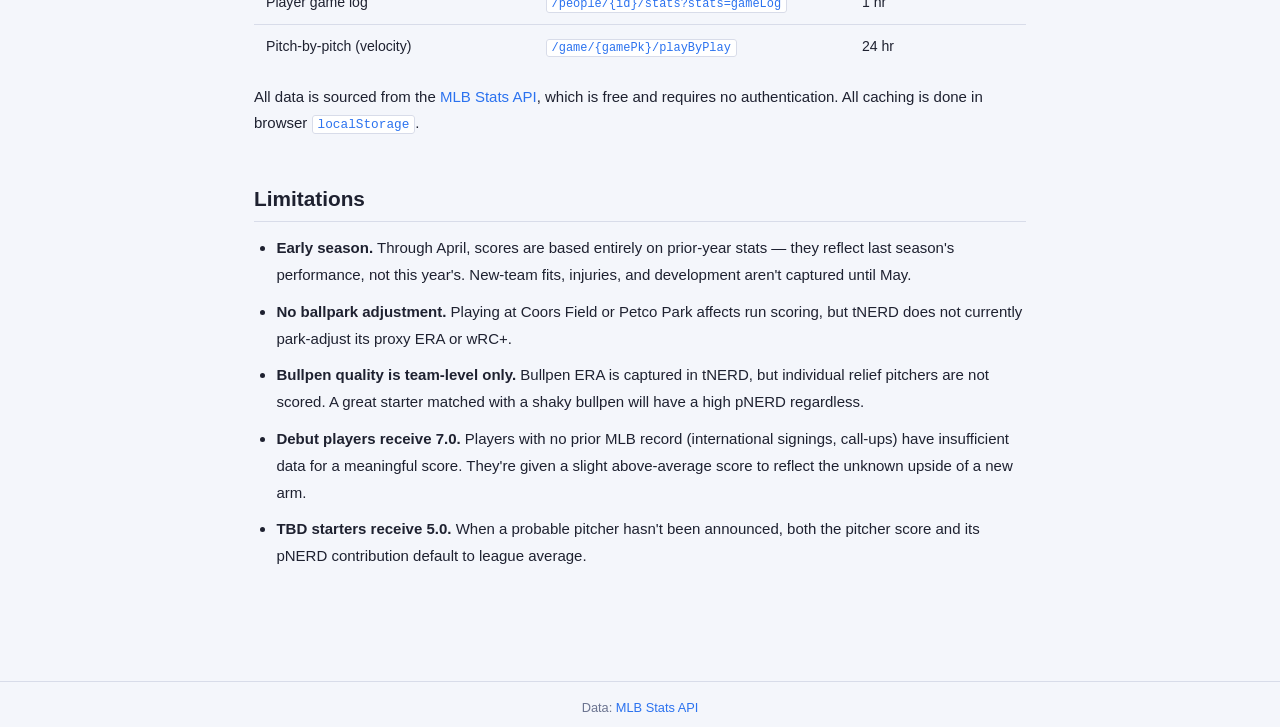
==== commit 981fa81e: "more bug fixes" ====
--- a/docs/methodology.html
+++ b/docs/methodology.html
@@ -86,31 +86,23 @@
             <td>Expected Fielding Independent Pitching — measures strikeouts, walks, and HR rate, normalizing HR/FB to league average. The best single predictor of true pitching quality.</td>
           </tr>
           <tr>
-            <td><strong>K%</strong></td>
+            <td><strong>K%&minus;BB%</strong></td>
             <td class="dir-good">higher = better</td>
-            <td>25%</td>
-            <td>Strikeout rate (strikeouts / batters faced). Preferred over K/9 because it is not inflated by pitchers who allow lots of hits — every batter faced is treated equally. High-strikeout pitchers create more individual confrontations and are inherently more watchable.</td>
-          </tr>
-          <tr>
-            <td><strong>BB%</strong></td>
-            <td class="dir-bad">lower = better <span class="inv-note">(inverted)</span></td>
-            <td>20%</td>
-            <td>Walk rate (walks / batters faced). Preferred over BB/9 for the same reason as K%. Free passes kill pace and tension.</td>
+            <td>40%</td>
+            <td>Strikeout rate minus walk rate (both measured per batter faced). Combining them into a single spread metric captures the two sides of pitcher control in one number — elite strikeout ability and elite command pull in the same direction, while poor command partially offsets a high K%. Rate stats are preferred over K/9 and BB/9 because they are not distorted by hit rates.</td>
           </tr>
           <tr>
             <td><strong>Pitch Quality</strong></td>
             <td class="dir-good">higher = better</td>
-            <td>25%</td>
+            <td>30%</td>
             <td>
-              A composite of three pitch-level components derived from play-by-play data for the pitcher's last 5 starts.
+              A composite of two pitch-level components derived from play-by-play data for the pitcher's last 5 starts.
               Each sub-component is z-scored at the league level before combining:
               <ul style="margin-top:0.4rem">
-                <li><strong>Velocity</strong> (35%) — avg fastball speed (mph)</li>
-                <li><strong>Induced vertical break</strong> (30%) — avg "rise" on the fastball (inches). Measures how much the ball rises above a spinless trajectory — a proxy for backspin quality and carry.</li>
-                <li><strong>Absolute horizontal break</strong> (15%) — avg lateral movement (inches, sign-agnostic). More arm-side run or cut generally means harder to square up.</li>
-                <li><strong>Spin Efficiency</strong> (20%) — total induced break (inches) per 1,000 RPM. Captures how much of the pitcher's spin translates into actual movement rather than being wasted as gyro (dead) spin.</li>
+                <li><strong>Velocity</strong> (50%) — avg fastball speed (mph)</li>
+                <li><strong>Whiff rate</strong> (50%) — swinging strikes / total swings across all pitch types. Directly measures swing-and-miss ability, the clearest signal of stuff quality.</li>
               </ul>
-              Fastball family: 4-seam (FF), 2-seam (FT), sinker (SI), cutter (FC).
+              IVB, |HB|, and spin efficiency are shown on the Pitchers page as context but are not included in the formula.
             </td>
           </tr>
         </tbody>
@@ -118,21 +110,22 @@
 
       <div class="formula-block">
         <div class="formula">
-          z<sub>PQ</sub> = z(velocity) &times; 0.35 + z(IVB) &times; 0.30 + z(|HB|) &times; 0.15 + z(SpEff) &times; 0.20
+          z<sub>PQ</sub> = z(velocity) &times; 0.50 + z(whiff%) &times; 0.50
         </div>
         <div class="formula">
           composite<sub>z</sub> =
           &minus;z(xFIP) &times; 0.30
-          + z(K%) &times; 0.25
-          &minus;z(BB%) &times; 0.20
-          + z<sub>PQ</sub> &times; 0.25
+          + z(K%&minus;BB%) &times; 0.40
+          + z<sub>PQ</sub> &times; 0.30
         </div>
         <div class="formula">
           pNERD = 5 + clamp(composite<sub>z</sub>, &minus;2, 2) / 2 &times; 5
         </div>
         <p class="formula-note">
-          All z-scores are computed over all pitchers meeting the innings threshold (see Qualifying Thresholds).
-          Clamping at ±2 standard deviations prevents extreme outliers from compressing everyone else.
+          All z-scores are computed over qualifying pitchers (see Qualifying Thresholds).
+          The weighted composite is then re-z-scored across the population before mapping to 0–10,
+          ensuring scores always spread across the full range rather than clustering near 5.
+          Clamping at ±2σ prevents extreme outliers from compressing everyone else.
         </p>
       </div>
 
@@ -249,7 +242,7 @@
           </tr>
           <tr>
             <td>No prior MLB stats (debut, NPB/KBO signing, etc.)</td>
-            <td>pNERD = 5.0 (league average)</td>
+            <td>pNERD = 7.0 (unknown upside)</td>
             <td><span class="inline-flag">limited data</span></td>
           </tr>
         </tbody>
@@ -266,9 +259,8 @@
       <h2>Qualifying Thresholds</h2>
       <p>
         To appear on the pitchers list and receive a meaningful pNERD score, a starter must have
-        pitched at least <strong>50 innings</strong> in the active stats season.
-        This filters out spot starters and injury-shortened seasons while still capturing
-        full-time starters who missed time.
+        made at least <strong>10 games started</strong> in the active stats season.
+        This filters out spot starters while still capturing full-time starters who missed time.
       </p>
       <p>
         Pitchers with no prior MLB record (debuts, international signings) are not present
@@ -283,18 +275,18 @@
       <p>
         Pitch quality data is not available as a season-level aggregate from the MLB Stats API.
         It is computed by fetching pitch-by-pitch play-by-play data for the pitcher's
-        <strong>last 5 starts</strong> and averaging these fields across all fastball-family pitches:
+        <strong>last 5 starts</strong>:
       </p>
       <table class="components-table">
         <thead><tr><th>Field</th><th>API key</th><th>Description</th></tr></thead>
         <tbody>
-          <tr><td>Velocity</td><td><code>pitchData.startSpeed</code></td><td>Release speed in mph</td></tr>
-          <tr><td>Induced vertical break</td><td><code>pitchData.breaks.breakVerticalInduced</code></td><td>Inches of rise above a spinless trajectory</td></tr>
-          <tr><td>Horizontal break</td><td><code>pitchData.breaks.breakHorizontal</code></td><td>Lateral movement in inches (absolute value used)</td></tr>
-          <tr><td>Spin rate</td><td><code>pitchData.breaks.spinRate</code></td><td>RPM — used to compute spin efficiency (induced break per 1,000 RPM)</td></tr>
-        </tbody>
-      </table>
-      <p>Fastball types included: <strong>FF</strong> (4-seam), <strong>FT</strong> (2-seam), <strong>SI</strong> (sinker), <strong>FC</strong> (cutter).</p>
+          <tr><td>Velocity</td><td><code>pitchData.startSpeed</code></td><td>Release speed in mph — fastball-family pitches only (FF, FT, SI, FC)</td></tr>
+          <tr><td>Whiff rate</td><td><code>details.code</code></td><td>Swinging strikes (codes S, W) / total swings (S, W, F, T, L, O, M, X, D, E) across all pitch types</td></tr>
+          <tr><td>Induced vertical break</td><td><code>pitchData.breaks.breakVerticalInduced</code></td><td>Inches of rise above a spinless trajectory (display only)</td></tr>
+          <tr><td>Horizontal break</td><td><code>pitchData.breaks.breakHorizontal</code></td><td>Lateral movement in inches, absolute value (display only)</td></tr>
+          <tr><td>Spin rate</td><td><code>pitchData.breaks.spinRate</code></td><td>RPM — used to compute spin efficiency (display only)</td></tr>
+        </tbody>
+      </table>
       <p>
         Results are cached in <code>localStorage</code> for 1 hour. During early season (March/April),
         pitch data is pulled from the prior year's games, consistent with the rest of the stats.
@@ -369,7 +361,7 @@
           <strong>Bullpen quality is team-level only.</strong> Bullpen ERA is captured in tNERD, but individual relief pitchers are not scored. A great starter matched with a shaky bullpen will have a high pNERD regardless.
         </li>
         <li>
-          <strong>Debut players receive 5.0.</strong> Players with no prior MLB record (international signings, call-ups) have insufficient data for a meaningful score and default to league average.
+          <strong>Debut players receive 7.0.</strong> Players with no prior MLB record (international signings, call-ups) have insufficient data for a meaningful score. They're given a slight above-average score to reflect the unknown upside of a new arm.
         </li>
         <li>
           <strong>TBD starters receive 5.0.</strong> When a probable pitcher hasn't been announced, both the pitcher score and its pNERD contribution default to league average.
--- a/docs/style.css
+++ b/docs/style.css
@@ -129,9 +129,51 @@
 /* ------------------------------------------------------------------ */
 /* Legend                                                               */
 /* ------------------------------------------------------------------ */
+.sort-bar {
+  max-width: 1100px;
+  margin: 1rem auto 0;
+  padding: 0 1.5rem;
+  display: flex;
+  align-items: center;
+  gap: 0.75rem;
+}
+
+.sort-label {
+  font-size: 0.82rem;
+  color: var(--text-muted);
+  font-weight: 600;
+}
+
+.filter-tabs {
+  display: flex;
+  gap: 0.25rem;
+  background: var(--surface);
+  border: 1px solid var(--border);
+  border-radius: 7px;
+  padding: 3px;
+}
+
+.filter-tab {
+  background: none;
+  border: none;
+  color: var(--text-muted);
+  font-size: 0.82rem;
+  font-weight: 600;
+  padding: 0.3rem 0.75rem;
+  border-radius: 5px;
+  cursor: pointer;
+  transition: background 0.12s, color 0.12s;
+  letter-spacing: 0.02em;
+}
+.filter-tab:hover { color: var(--text); }
+.filter-tab.active {
+  background: var(--surface-2);
+  color: var(--text);
+}
+
 .legend {
   max-width: 1100px;
-  margin: 1rem auto 0;
+  margin: 0.5rem auto 0;
   padding: 0 1.5rem;
   display: flex;
   align-items: center;
@@ -184,6 +226,9 @@
   display: grid;
   grid-template-columns: repeat(auto-fill, minmax(310px, 1fr));
   gap: 1rem;
+  max-width: 1100px;
+  margin: 1rem auto;
+  padding: 0 1.5rem;
 }
 
 /* ------------------------------------------------------------------ */
@@ -201,20 +246,67 @@
   box-shadow: 0 6px 24px rgba(0,0,0,0.4);
 }
 
-/* Coloured top band */
+/* Card header: matchup left, NERD score right */
 .card-header {
-  padding: 0.75rem 1rem 0.6rem;
+  padding: 0.3rem 0.85rem;
   display: flex;
   align-items: center;
   justify-content: space-between;
-  gap: 0.5rem;
-}
-
-.nerd-score {
-  font-size: 2rem;
+  gap: 1rem;
+}
+
+.matchup {
+  display: flex;
+  align-items: center;
+  gap: 0.6rem;
+  font-size: 1.5rem;
   font-weight: 800;
-  line-height: 1;
-  font-variant-numeric: tabular-nums;
+}
+
+.matchup-team {
+  display: inline-flex;
+  flex-direction: column;
+  align-items: center;
+  gap: 0.1rem;
+}
+
+.matchup-team-top {
+  display: inline-flex;
+  align-items: center;
+  gap: 0.4rem;
+}
+
+.matchup-tnerd {
+  display: flex;
+  align-items: center;
+  gap: 0.3rem;
+}
+
+.tnerd-label {
+  font-size: 0.65rem;
+  font-weight: 600;
+  color: var(--text-muted);
+  text-transform: uppercase;
+  letter-spacing: 0.04em;
+}
+
+.team-logo-card {
+  width: 40px;
+  height: 40px;
+  object-fit: contain;
+  flex-shrink: 0;
+}
+
+.matchup-at {
+  color: var(--text-muted);
+  font-weight: 400;
+  font-size: 0.9rem;
+  align-self: center;
+}
+
+.card-nerd-block {
+  text-align: right;
+  flex-shrink: 0;
 }
 
 .nerd-label {
@@ -226,34 +318,20 @@
   margin-bottom: 2px;
 }
 
-.score-bar-wrap {
-  flex: 1;
-  margin-left: 0.5rem;
-}
-
-.score-bar-track {
-  height: 5px;
-  background: rgba(255,255,255,0.12);
-  border-radius: 3px;
-  overflow: hidden;
-}
-
-.score-bar-fill {
-  height: 100%;
-  border-radius: 3px;
-  transition: width 0.4s ease;
-}
-
-.card-body { padding: 0.75rem 1rem 1rem; }
-
-/* Matchup line */
-.matchup {
-  font-size: 1.05rem;
-  font-weight: 700;
-  margin-bottom: 0.2rem;
-}
+.nerd-score {
+  font-size: 2rem;
+  font-weight: 800;
+  line-height: 1;
+  font-variant-numeric: tabular-nums;
+}
+
+.card-body { padding: 0.35rem 0.85rem 0.65rem; }
 
 .game-meta {
+  display: flex;
+  align-items: center;
+  justify-content: space-between;
+  gap: 0.5rem;
   font-size: 0.8rem;
   color: var(--text-muted);
   margin-bottom: 0.75rem;
@@ -267,7 +345,24 @@
   justify-content: space-between;
   align-items: center;
   font-size: 0.88rem;
-  padding: 0.2rem 0;
+  padding: 0.25rem 0;
+  gap: 0.4rem;
+}
+
+.pitcher-headshot-sm {
+  width: 28px;
+  height: 28px;
+  border-radius: 50%;
+  object-fit: cover;
+  object-position: 50% calc(15% - 4px);
+  flex-shrink: 0;
+}
+
+.pitcher-headshot-placeholder {
+  display: inline-block;
+  width: 28px;
+  height: 28px;
+  flex-shrink: 0;
 }
 
 .pitcher-label {
@@ -276,7 +371,20 @@
   min-width: 38px;
 }
 
-.pitcher-name { flex: 1; margin: 0 0.5rem; }
+.pitcher-name { flex: 1; }
+
+.pitcher-link {
+  color: inherit;
+  text-decoration: none;
+}
+.pitcher-link:hover { text-decoration: underline; }
+
+.pitcher-record {
+  font-size: 0.75rem;
+  font-weight: 400;
+  color: var(--text-muted);
+  margin-left: 0.2rem;
+}
 
 .pnerd-badge {
   font-size: 0.8rem;
@@ -287,22 +395,9 @@
   background: rgba(255,255,255,0.08);
 }
 
-/* Team tNERD row */
-.tnerd-row {
-  display: flex;
-  justify-content: space-between;
-  font-size: 0.78rem;
-  color: var(--text-muted);
-  padding-top: 0.5rem;
-  border-top: 1px solid var(--border);
-}
-
-.tnerd-item { display: flex; gap: 0.3rem; align-items: center; }
-.tnerd-value { font-weight: 600; color: var(--text); }
-
 /* Flags */
 .flags {
-  margin-top: 0.5rem;
+  margin-bottom: 0.4rem;
   display: flex;
   flex-wrap: wrap;
   gap: 0.3rem;
@@ -316,6 +411,14 @@
   color: var(--text-muted);
   border: 1px solid var(--border);
 }
+
+.gameday-link {
+  font-size: 0.75rem;
+  font-weight: 600;
+  color: var(--accent);
+  text-decoration: none;
+}
+.gameday-link:hover { text-decoration: underline; }
 
 .flag-tbd { color: #e8b84b; border-color: rgba(232,184,75,0.3); }
 
@@ -411,8 +514,47 @@
 /* ------------------------------------------------------------------ */
 /* Responsive                                                           */
 /* ------------------------------------------------------------------ */
+
+/* Tablet and below */
 @media (max-width: 600px) {
   .brand-sub { display: none; }
   .cards-grid { grid-template-columns: 1fr; }
-  .legend-hint { display: none; }
-}
+
+  /* Header: tighten date nav */
+  .header-inner { height: 52px; gap: 0.5rem; }
+  .date-nav { gap: 0.4rem; }
+  #date-display { font-size: 0.85rem; min-width: 100px; }
+  .date-nav button,
+  .theme-btn { width: 36px; height: 36px; } /* larger tap targets */
+
+  /* Tab nav: allow scroll, no wrap */
+  .tab-nav-inner {
+    padding: 0 0.75rem;
+    overflow-x: auto;
+    -webkit-overflow-scrolling: touch;
+    scrollbar-width: none;
+  }
+  .tab-nav-inner::-webkit-scrollbar { display: none; }
+  .tab-nav a { padding: 0.6rem 0.85rem; font-size: 0.8rem; white-space: nowrap; }
+
+  /* Sort bar */
+  .sort-bar { margin-top: 0.75rem; padding: 0 0.75rem; }
+
+  /* Cards */
+  .cards-grid { padding: 0 0.75rem; gap: 0.75rem; }
+
+  /* Card header: scale down logos and abbreviations */
+  .matchup { font-size: 1.15rem; gap: 0.4rem; }
+  .team-logo-card { width: 30px; height: 30px; }
+  .nerd-score { font-size: 1.6rem; }
+  .card-header { padding: 0.3rem 0.75rem; }
+  .card-body { padding: 0.35rem 0.75rem 0.6rem; }
+
+  /* Pitcher row: wrap stat line below name */
+  .pitcher-row { flex-wrap: wrap; gap: 0.3rem; }
+  .pitcher-name { width: 0; flex: 1 1 0; min-width: 0; }
+  .pitcher-record { display: block; margin-left: 0; }
+
+  /* Filter/sort tabs: bigger tap targets */
+  .filter-tab { padding: 0.4rem 0.85rem; min-height: 36px; }
+}
